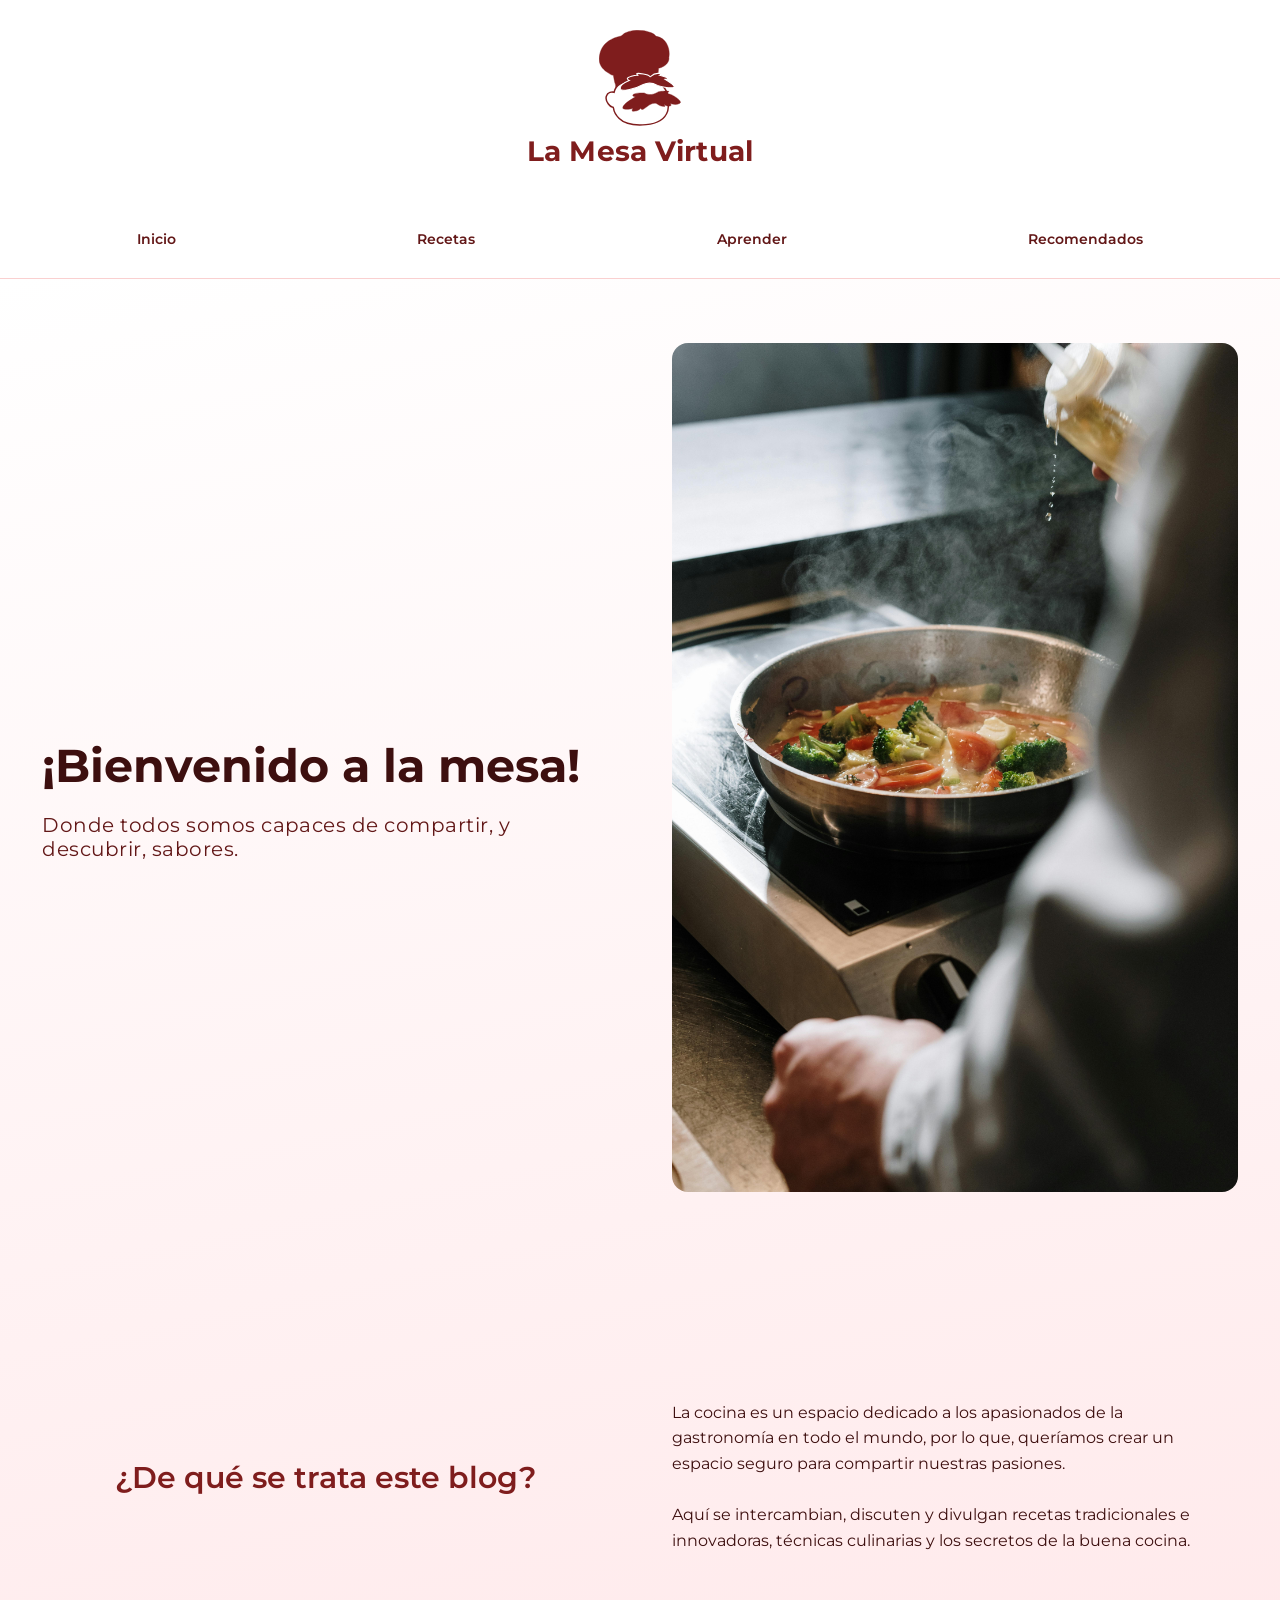
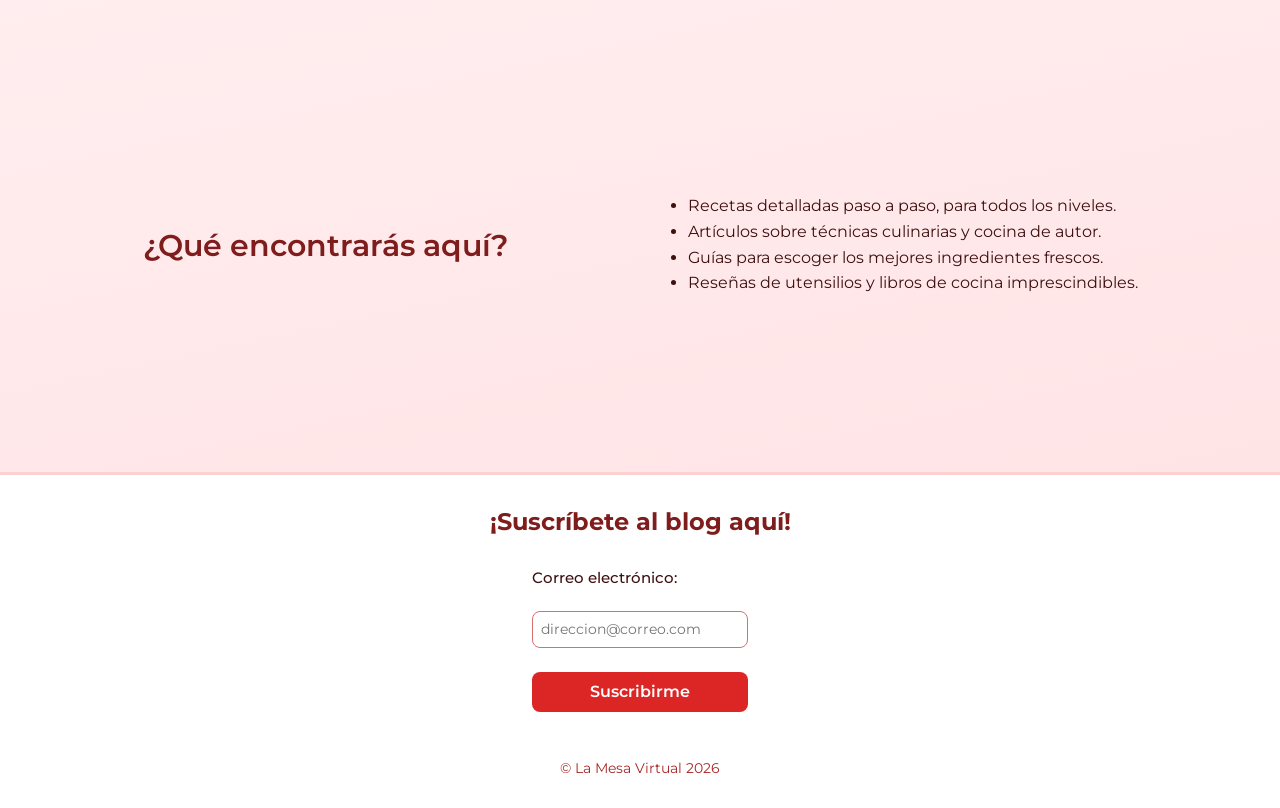
==== index.html @ ada9b7d2 "Batman (Inicializar Repo)" ====
<!doctype html>
<html lang="es">
  <head>
    <meta charset="UTF-8" />
    <meta name="viewport" content="width=device-width, initial-scale=1.0" />
    <link rel="stylesheet" href="styles/styles.css" />
    <title>La Cocina — Blog de Recetas</title>
  </head>
  <body>
    <header>
      <h1>
        <img src="assets/icons/icon.svg" />
        La Mesa Virtual
      </h1>
    </header>
    <nav>
      <ul>
        <li><a href="index.html">Inicio</a></li>
        <li><a href="blogs.html">Recetas</a></li>
        <li><a href="aprender.html">Aprender</a></li>
        <li><a href="recomendados.html">Recomendados</a></li>
      </ul>
    </nav>
    <main>
      <section id="landing">
        <div class="container">
          <div class="landing-content">
            <h2>¡Bienvenido a la mesa!</h2>
            <p>Donde todos somos capaces de compartir, y descubrir, sabores.</p>
          </div>

          <img
            id="landing-animation"
            src="assets/images/Landing.jpg"
            alt="La Mesa Virtual"
          />
        </div>
      </section>
      <section id="introduccion">
        <div class="container">
          <h3>¿De qué se trata este blog?</h3>
          <div>
            <p style="text-align: left">
              La cocina es un espacio dedicado a los apasionados de la
              gastronomía en todo el mundo, por lo que, queríamos crear un
              espacio seguro para compartir nuestras pasiones. <br /><br />
              Aquí se intercambian, discuten y divulgan recetas tradicionales e
              innovadoras, técnicas culinarias y los secretos de la buena
              cocina.
            </p>
          </div>
        </div>
      </section>
      <section id="beneficios">
        <div class="container">
          <h3>¿Qué encontrarás aquí?</h3>
          <ul style="padding-left: 1rem">
            <li>Recetas detalladas paso a paso, para todos los niveles.</li>
            <li>Artículos sobre técnicas culinarias y cocina de autor.</li>
            <li>Guías para escoger los mejores ingredientes frescos.</li>
            <li>Reseñas de utensilios y libros de cocina imprescindibles.</li>
          </ul>
        </div>
      </section>
    </main>
    <footer>
      <h2>¡Suscríbete al blog aquí!</h2>
      <form action="#" method="post">
        <div class="form-input-container">
          <label for="email">Correo electrónico:</label><br />
          <input
            type="email"
            id="email"
            name="email"
            placeholder="direccion@correo.com"
            required
          />
        </div>
        <button class="primary-button" type="submit">Suscribirme</button>
      </form>
      <p class="disclaimer">© La Mesa Virtual 2026</p>
    </footer>
  </body>
</html>
---- styles/styles.css ----
/*Variables de CSS*/
:root {
  --primary-color-950: #0a0505;
  --primary-color-900: #1c0606;
  --primary-color-800: #3d0f0f;
  --primary-color-700: #621717;
  --primary-color-600: #891f1f;
  --primary-color-500: #a82828;
  --primary-color-400: #c74040;
  --primary-color-300: #d97070;
  --primary-color-200: #eca0a0;
  --primary-color-100: #fad0d0;
  --primary-color-50: #fff5f5;

  /*Action Colors — Rojo intenso*/
  --action-color-600: #7f1d1d;
  --action-color-500: #dc2626;
  --action-color-400: #ef4444;
}

/*Reseteo de CSS*/
/* Margenes */
body,
h1,
h2,
h3,
h4,
p,
figure,
blockquote,
dl,
dd {
  margin: 0;
}

/* Listas */
ul[role="list"],
ol[role="list"] {
  list-style: none;
}

ul {
  padding: 0;
}

/* Imagenes */
img,
picture {
  max-width: 100%;
  display: block;
}

/* Fuentes de inputs, botones, etc */
input,
button,
textarea,
select {
  font: inherit;
}

@font-face {
  font-family: "Montserrat";
  src: url("../assets/fonts/Montserrat.ttf");
}

/*Estilos*/

/*Defaults*/
body {
  color: var(--primary-color-800);
  background: #ffffff;
  font-family: "Montserrat", "sans-serif";
  overflow-x: hidden;
}

main {
  background-image: linear-gradient(-12deg, #ffe4e6, #ffffff);
}

a {
  display: inline-block;
  color: var(--action-color-500);
  font-weight: 500;
  text-decoration: none;
  transition: all 0.2s ease-in;
}

a:hover {
  display: inline-block;
  color: var(--action-color-600);
  text-shadow: 0px 0px 4px rgba(127, 29, 29, 0.25);
  font-weight: 500;
  text-decoration: none;
}

/*Navegación*/
header {
  color: var(--primary-color-800);
  background-color: rgba(255, 255, 255, 0.95);
  font-weight: bold;

  display: flex;
  align-items: center;
  justify-content: center;
  text-align: justify;
  padding: 1.85rem 1.85rem 1rem 1.85rem;
  z-index: 1;
  border-bottom: 0px solid var(--action-color-500);
}

header h1 {
  display: flex;
  flex-direction: column;
  align-items: center;
  justify-content: center;
  font-size: 1.75rem;
  gap: 0.5rem;
  letter-spacing: 0.008rem;
  color: var(--action-color-600);
  margin-bottom: 1rem;
}

header img {
  width: auto;
  height: 6rem;
}

nav {
  padding: 1rem;
  position: sticky;
  top: 0px;
  background-color: rgba(255, 255, 255, 0.95);
  z-index: 1;
  backdrop-filter: blur(10px);
  border-bottom: 1px solid var(--primary-color-100);
}

nav > ul {
  color: var(--primary-color-800);
  font-size: 0.9rem;
  display: flex;
  align-items: center;
  justify-content: space-around;
  flex-direction: row;
  list-style: none;
}

nav > ul a {
  color: var(--primary-color-700);
  font-weight: 600;
}

nav > ul a:hover {
  color: var(--action-color-500);
  text-shadow: none;
}

/*Cuerpo*/
/*Contiene sections*/
main {
  display: flex;
  flex-direction: column;
  align-items: stretch;
  justify-content: center;
  gap: 10rem;
}

/*Ajustar 2do section debido a altura de svg object*/
section:nth-child(2) {
  margin-top: -3rem;
}

/*Agregar padding abajo del último section*/
section:last-child {
  padding-bottom: 8rem;
}

/*Padding arriba del primer section*/
section:first-child {
  padding-top: 4rem;
}

/*Contenedor de contenidos de sections*/
.container {
  padding: 2rem 2.65rem;
  display: grid;
  grid-template-columns: 1fr 1fr;
  align-items: center;
  gap: 4rem;

  min-width: 0;
}

/*Permitir escalado correcto y proporcional de hijos con container grid*/
.container > * {
  min-width: 0;
}

/*Título de landing section*/
.container h2 {
  font-size: 2.85rem;
  color: var(--primary-color-800);
}

/*Títulos de secciones que no sean landing*/
.container h3 {
  width: 100%;
  font-size: 1.85rem;
  font-weight: 600;
  text-align: center;
  color: var(--action-color-600);
}

/*Párrafos en section landing*/
#landing p {
  font-size: 1.25rem;
  color: var(--primary-color-700);
  letter-spacing: 0.03rem;
}

/*Párrafos en secciones de intro y beneficios*/
#introduccion p,
#beneficios li {
  color: var(--primary-color-800);
  line-height: 1.6rem;
  padding-right: 2rem;
}

/*Contenedor de textos landing*/
.landing-content {
  display: flex;
  flex-direction: column;
  align-items: baseline;
  gap: 1.2rem;
}

/*Posicionamiento auxiliar de la animación*/
#landing-animation {
  position: relative;
  top: -2rem;
  border-radius: 1rem;
  object-fit: cover;
}

/*Para laptops y pantallas pequeñas, cambiar h2*/
@media (max-width: 750px) {
  .container h2 {
    font-size: 1.85rem;
  }

  #landing p {
    font-size: 1rem;
  }
}

/*Pantallas de móvil*/
@media (max-width: 545px) {
  /*Grid vertical*/
  .container {
    grid-template-columns: 1fr;
    gap: 2rem;
    justify-content: center;
    align-items: center;
  }

  /*Hijos de contenedor de landing section, centreados*/
  .landing-content {
    justify-content: center;
    align-items: center;
  }

  /*Centrar el texto de landing section*/
  .landing-content h2,
  p {
    text-align: center;
  }

  /*El cuadro de la animación es demasiado grande*/
  #landing-animation {
    top: -4rem;
    margin-bottom: -5rem;
  }
}

.primary-button {
  background-color: var(--action-color-500);
  color: #ffffff;
  border: none;
  padding: 0.65rem 1rem;
  width: 100%;
  border-radius: 0.5rem;
  font-weight: 600;
  cursor: pointer;
  transition: background-color 0.2s ease;
}

.primary-button:hover {
  background-color: var(--action-color-600);
}

/*Página Recetas / Blogs*/
/*Sección principal de artículos*/
#articles {
  display: flex;
  flex-direction: column;
  align-items: center;
  gap: 3rem;
  padding-top: 4rem;
}

/*Título de sección*/
#articles h2 {
  font-size: 2.75rem;
  font-weight: 700;
  color: var(--action-color-600);
  text-align: center;
}

/*Contenedor de blogs*/
.blogs {
  display: grid;
  grid-template-columns: repeat(2, 1fr);
  gap: 2.5rem;
  padding: 2rem;
}

/*Dejar de enseñar 2 blogs x fila, a 1, en móvil*/
@media (max-width: 600px) {
  .blogs {
    grid-template-columns: 1fr;
  }
}

/*Cada artículo individual*/
.blog-post {
  background-color: var(--primary-color-100);
  border: 1px solid var(--primary-color-200);
  border-radius: 0.75rem;
  overflow: hidden;
  display: flex;
  flex-direction: column;
  transition:
    transform 0.3s ease,
    box-shadow 0.3s ease;
}

/*Hover en post*/
.blog-post:hover {
  transform: translateY(-4px);
  box-shadow: 0px 8px 24px rgba(220, 38, 38, 0.3);
}

/*Imagen del artículo*/
.blog-post img {
  width: 100%;
  height: 18rem;
  object-fit: contain;
}

/*Contenido del artículo*/
.blog-content {
  display: flex;
  flex-direction: column;
  gap: 1rem;
  padding: 2rem;
}

/*Título del artículo*/
.blog-content h3,
.blog-content h4 {
  font-size: 1.3rem;
  font-weight: 600;
  color: var(--primary-color-800);
}

/*Texto de blog*/
.blog-content p {
  color: var(--primary-color-700);
  text-align: left;
  font-size: 1rem;
  line-height: 1.45rem;
}

/*Botón alternativo — aplica en cualquier contexto*/
.primary-button-alternate {
  background-color: var(--action-color-500);
  color: #ffffff;
  border: none;
  width: fit-content;
  padding: 0.5rem 1.25rem;
  border-radius: 0.5rem;
  text-align: center;
  font-weight: 600;
  cursor: pointer;
  transition: all 0.2s ease-out;
}

.primary-button-alternate:hover {
  background-color: var(--action-color-600);
  color: #ffffff;
  text-shadow: none;
}

/*--APRENDER--*/
iframe {
  height: 18rem;
  width: auto;
  border: none;
}

/*--RECETA: secciones Ingredientes e Indicaciones--*/
.receta-seccion {
  font-size: 1.15rem;
  font-weight: 700;
  color: var(--action-color-600);
  margin-top: 0.5rem;
  padding-bottom: 0.25rem;
  border-bottom: 2px solid var(--primary-color-200);
}

.ingredientes {
  list-style: disc;
  padding-left: 1.5rem;
  display: flex;
  flex-direction: column;
  gap: 0.35rem;
}

.ingredientes li {
  color: var(--primary-color-700);
  font-size: 0.95rem;
  line-height: 1.4rem;
}

.indicaciones {
  list-style: decimal;
  padding-left: 1.5rem;
  display: flex;
  flex-direction: column;
  gap: 0.75rem;
}

.indicaciones li {
  color: var(--primary-color-700);
  font-size: 0.95rem;
  line-height: 1.5rem;
}

/*--BLOG SINGULAR--*/
.post-container {
  display: flex;
  align-items: center;
  justify-content: center;
  padding: 2rem;
}

.post-top {
  display: flex;
  flex-direction: column;
}

/*--PRODUCTOS RECOMENDADOS--*/
.productos {
  display: flex;
  flex-direction: column;
  gap: 1.75rem;
  padding: 2rem;
  width: 100%;
  max-width: 720px;
}

.producto-card {
  background-color: var(--primary-color-100);
  border: 1px solid var(--primary-color-200);
  border-radius: 0.75rem;
  overflow: hidden;
  display: flex;
  flex-direction: row;
  transition:
    transform 0.3s ease,
    box-shadow 0.3s ease;
}

.producto-card:hover {
  transform: translateY(-4px);
  box-shadow: 0px 8px 24px rgba(220, 38, 38, 0.2);
}

.producto-card img {
  width: 16rem;
  flex-shrink: 0;
  object-fit: cover;
  order: 2;
}

.producto-card:hover {
  transform: translateY(-4px);
  box-shadow: 0px 8px 24px rgba(220, 38, 38, 0.3);
}

.producto-etiqueta {
  display: inline-block;
  background-color: var(--action-color-500);
  color: #ffffff;
  font-size: 0.75rem;
  font-weight: 700;
  letter-spacing: 0.06rem;
  text-transform: uppercase;
  padding: 0.2rem 0.65rem;
  border-radius: 999px;
  width: fit-content;
}

/*--RESEÑA (legacy)--*/
.reviews {
  display: flex;
  align-items: center;
  justify-content: center;
  padding: 2rem;
}

.review-top {
  padding: 2rem 2rem 2rem 2rem;
  display: flex;
  align-items: center;
  justify-content: baseline;
  gap: 2rem;
}

@media (max-width: 428px) {
  .review-top {
    gap: 1rem;
    flex-direction: column;
  }

  .review-top h3 {
    text-align: center;
  }
}

.review-top img {
  object-fit: cover;
  height: 4rem;
  width: auto;
  border-radius: 1000px;
}

/*Pie de Página*/
footer {
  display: flex;
  flex-direction: column;
  align-items: center;
  justify-content: center;
  gap: 1rem;
  padding: 2rem;
  color: var(--primary-color-900);
  background-color: #ffffff;
  border-top: 3px solid var(--primary-color-100);
}

footer h2 {
  text-align: center;
  color: var(--action-color-600);
}

footer form {
  padding: 1rem;
  margin-bottom: 1rem;
  display: flex;
  flex-direction: column;
  justify-content: center;
  align-items: center;
  gap: 1.5rem;
}

footer .form-input-container {
  display: flex;
  flex-direction: column;
  gap: 0.15rem;
}

footer label {
  font-size: 0.95rem;
  font-weight: 500;
  color: var(--primary-color-800);
}

footer input {
  padding: 0.55rem 0.5rem;
  border-radius: 0.5rem;
  font-size: 0.9rem;
  color: var(--primary-color-700);
  border: 1px solid var(--primary-color-300);
}

footer input:focus {
  outline: 2px solid var(--action-color-500);
  border-color: transparent;
}

.disclaimer {
  text-align: center;
  font-size: 0.85rem;
  color: var(--primary-color-500);
}
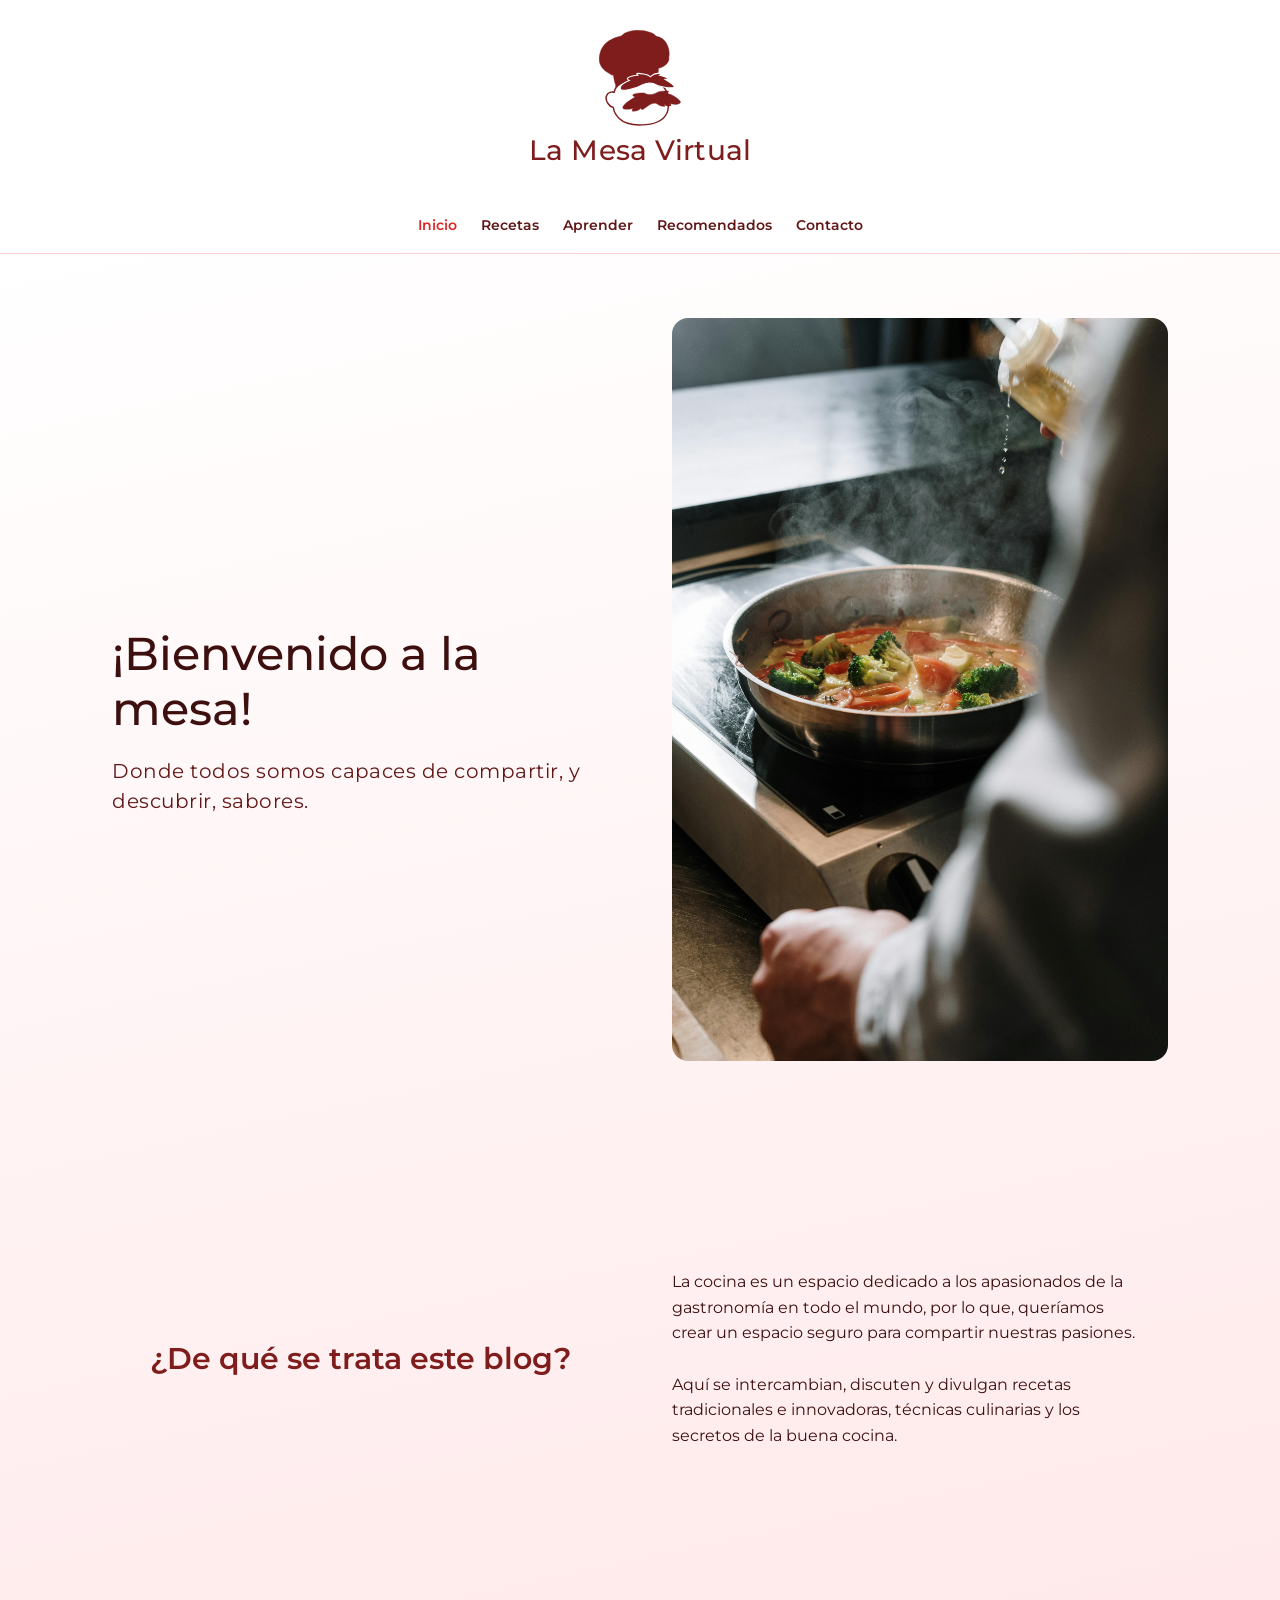
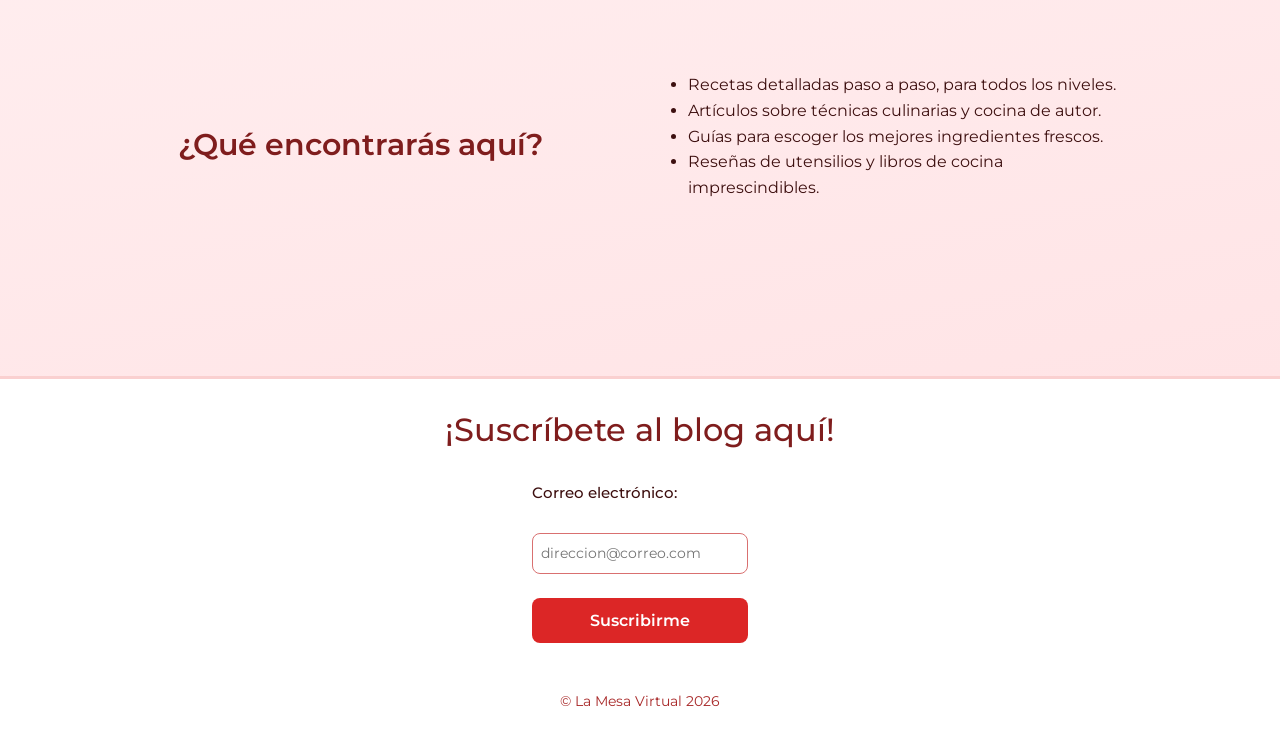
==== commit 32113343: "init" ====
--- a/index.html
+++ b/index.html
@@ -3,8 +3,9 @@
   <head>
     <meta charset="UTF-8" />
     <meta name="viewport" content="width=device-width, initial-scale=1.0" />
+    <link href="https://cdn.jsdelivr.net/npm/bootstrap@5.3.3/dist/css/bootstrap.min.css" rel="stylesheet">
     <link rel="stylesheet" href="styles/styles.css" />
-    <title>La Cocina — Blog de Recetas</title>
+    <title>La Mesa — Blog de Recetas</title>
   </head>
   <body>
     <header>
@@ -13,13 +14,21 @@
         La Mesa Virtual
       </h1>
     </header>
-    <nav>
-      <ul>
-        <li><a href="index.html">Inicio</a></li>
-        <li><a href="blogs.html">Recetas</a></li>
-        <li><a href="aprender.html">Aprender</a></li>
-        <li><a href="recomendados.html">Recomendados</a></li>
-      </ul>
+    <nav class="navbar navbar-expand-md sticky-top" id="main-nav">
+      <div class="container-fluid justify-content-center">
+        <button class="navbar-toggler" type="button" data-bs-toggle="collapse" data-bs-target="#navbarMenu" aria-controls="navbarMenu" aria-expanded="false" aria-label="Toggle navigation">
+          <span class="navbar-toggler-icon"></span>
+        </button>
+        <div class="collapse navbar-collapse justify-content-center" id="navbarMenu">
+          <ul class="navbar-nav gap-2">
+            <li class="nav-item"><a class="nav-link active" href="index.html">Inicio</a></li>
+            <li class="nav-item"><a class="nav-link" href="blogs.html">Recetas</a></li>
+            <li class="nav-item"><a class="nav-link" href="aprender.html">Aprender</a></li>
+            <li class="nav-item"><a class="nav-link" href="recomendados.html">Recomendados</a></li>
+            <li class="nav-item"><a class="nav-link" href="contacto.html">Contacto</a></li>
+          </ul>
+        </div>
+      </div>
     </nav>
     <main>
       <section id="landing">
@@ -80,5 +89,6 @@
       </form>
       <p class="disclaimer">© La Mesa Virtual 2026</p>
     </footer>
+    <script src="https://cdn.jsdelivr.net/npm/bootstrap@5.3.3/dist/js/bootstrap.bundle.min.js"></script>
   </body>
 </html>
--- a/styles/styles.css
+++ b/styles/styles.css
@@ -126,33 +126,49 @@
 }
 
 nav {
-  padding: 1rem;
+  padding: 0.75rem 1rem;
   position: sticky;
   top: 0px;
   background-color: rgba(255, 255, 255, 0.95);
-  z-index: 1;
+  z-index: 1020;
   backdrop-filter: blur(10px);
   border-bottom: 1px solid var(--primary-color-100);
 }
 
-nav > ul {
-  color: var(--primary-color-800);
-  font-size: 0.9rem;
-  display: flex;
-  align-items: center;
-  justify-content: space-around;
-  flex-direction: row;
-  list-style: none;
-}
-
-nav > ul a {
+/* Bootstrap Navbar overrides */
+#main-nav .nav-link {
   color: var(--primary-color-700);
   font-weight: 600;
-}
-
-nav > ul a:hover {
-  color: var(--action-color-500);
+  font-size: 0.9rem;
+}
+
+#main-nav .nav-link:hover,
+#main-nav .nav-link.active {
+  color: var(--action-color-500) !important;
   text-shadow: none;
+}
+
+#main-nav .navbar-toggler {
+  border-color: var(--primary-color-200);
+}
+
+#main-nav .navbar-toggler:focus {
+  box-shadow: 0 0 0 2px rgba(220, 38, 38, 0.25);
+}
+
+/* Contact form Bootstrap overrides */
+.contact-form .form-control:focus {
+  border-color: var(--action-color-500);
+  box-shadow: 0 0 0 0.2rem rgba(220, 38, 38, 0.2);
+}
+
+.contact-form .form-label {
+  font-weight: 500;
+  color: var(--primary-color-800);
+}
+
+.contact-form .invalid-feedback {
+  font-size: 0.8rem;
 }
 
 /*Cuerpo*/
@@ -250,6 +266,10 @@
 
   #landing p {
     font-size: 1rem;
+  }
+
+  #landing .container {
+    gap: 6rem;
   }
 }
 
@@ -279,6 +299,10 @@
   #landing-animation {
     top: -4rem;
     margin-bottom: -5rem;
+  }
+
+  .productos {
+    text-align: left;
   }
 }
 
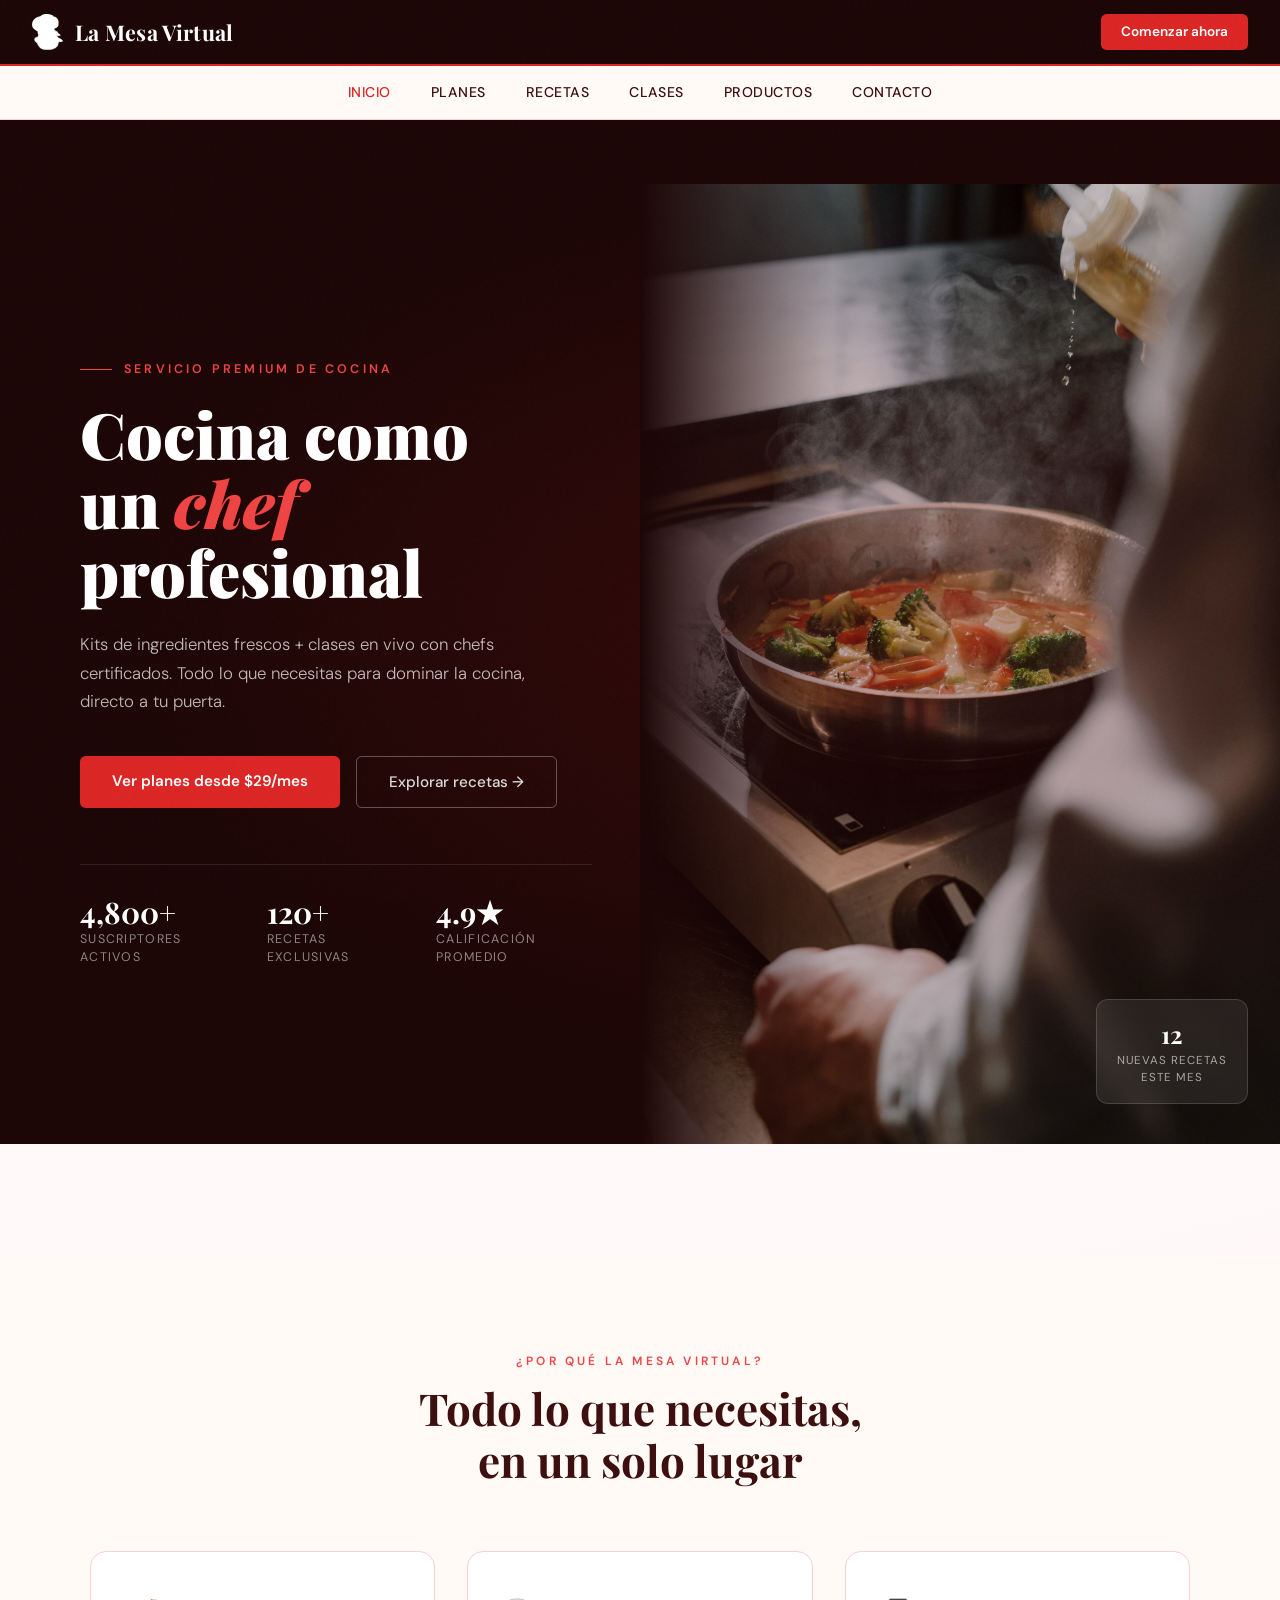
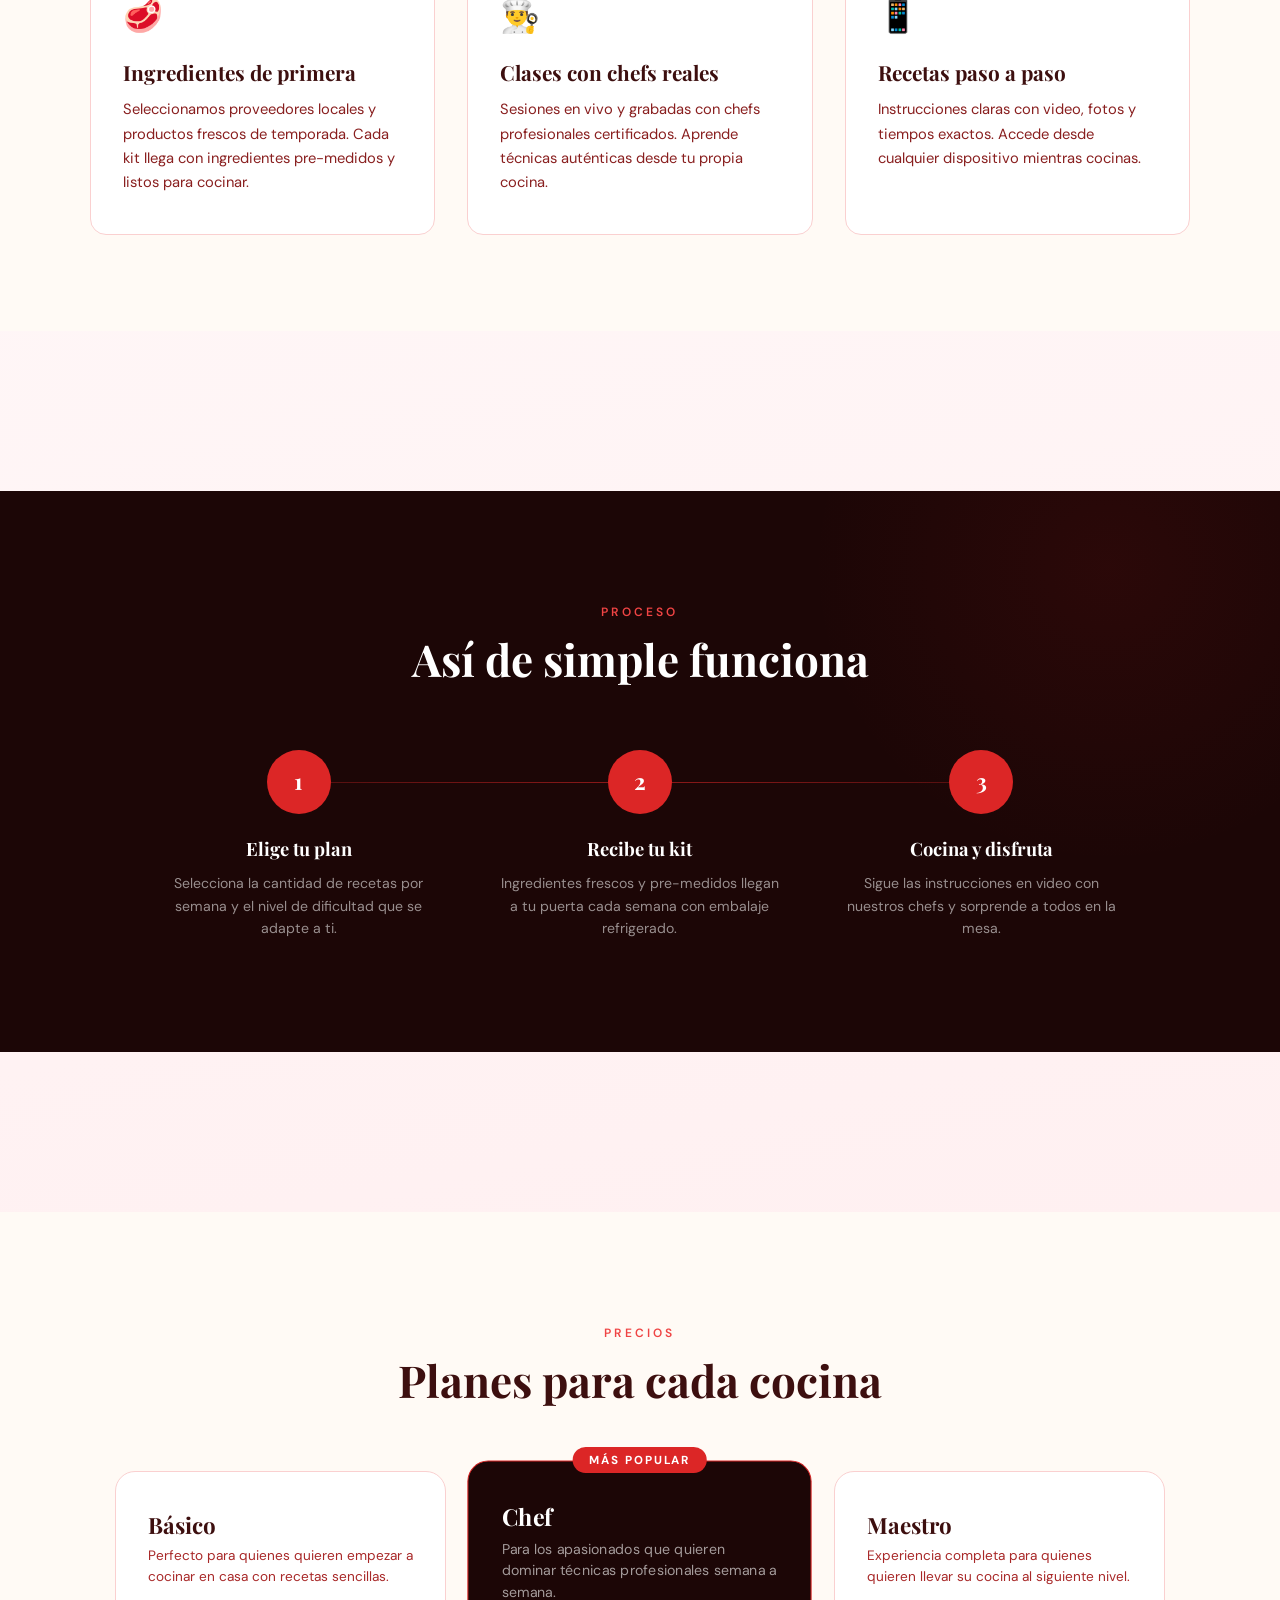
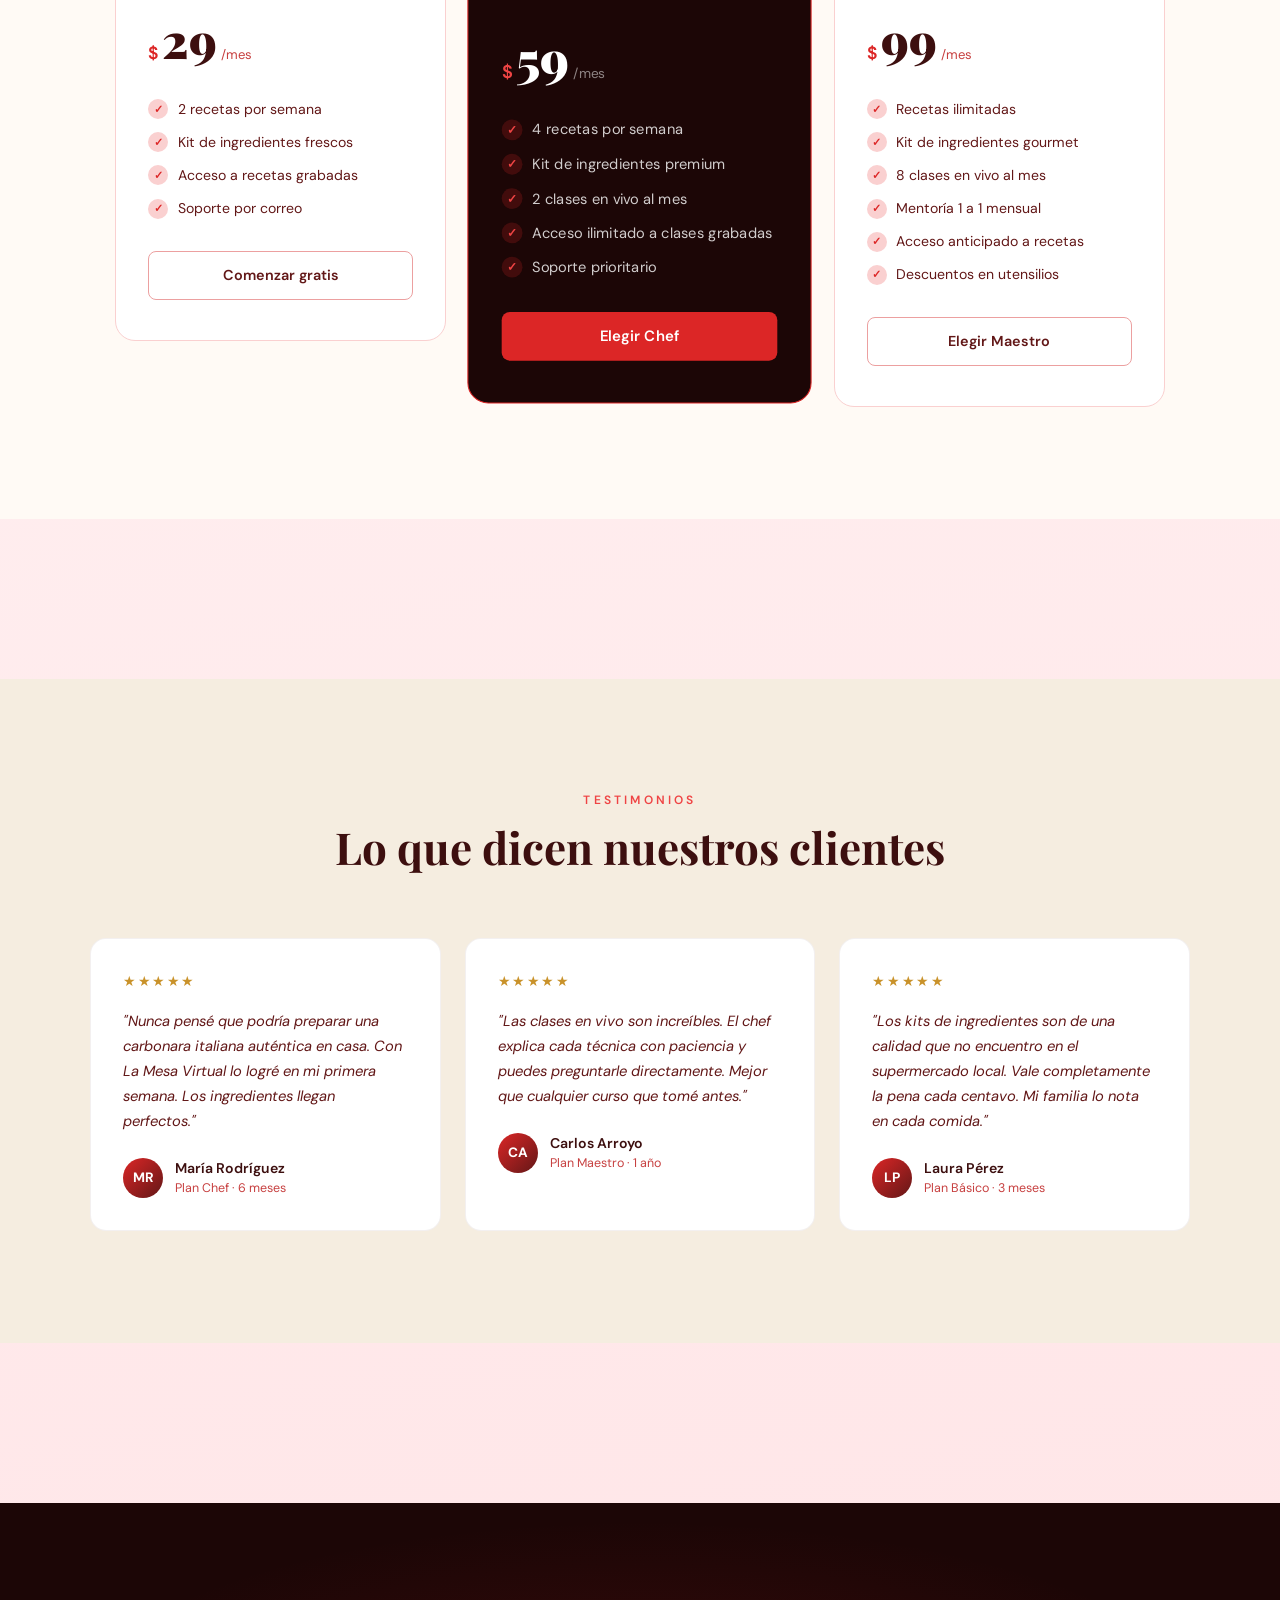
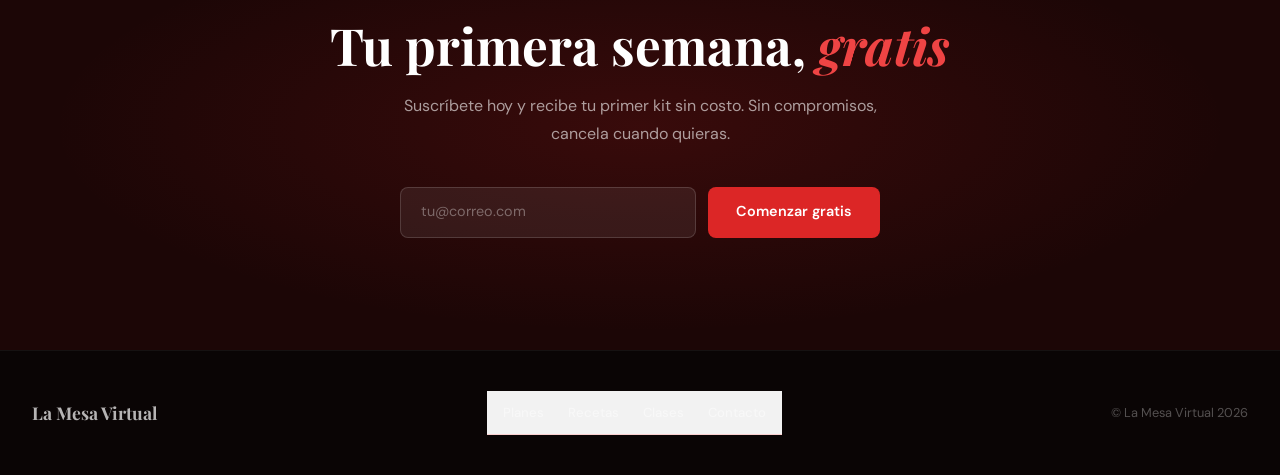
==== commit c2a8e69c: "feat: commercial redesign" ====
--- a/index.html
+++ b/index.html
@@ -4,16 +4,912 @@
     <meta charset="UTF-8" />
     <meta name="viewport" content="width=device-width, initial-scale=1.0" />
     <link href="https://cdn.jsdelivr.net/npm/bootstrap@5.3.3/dist/css/bootstrap.min.css" rel="stylesheet">
+    <link href="https://fonts.googleapis.com/css2?family=Playfair+Display:ital,wght@0,400;0,700;0,900;1,400;1,700&family=DM+Sans:wght@300;400;500;600&display=swap" rel="stylesheet">
     <link rel="stylesheet" href="styles/styles.css" />
-    <title>La Mesa — Blog de Recetas</title>
+    <title>La Mesa Virtual — Cocina Premium a Tu Puerta</title>
+    <style>
+      :root {
+        --cream: #fffaf5;
+        --cream-dark: #f5ede0;
+        --gold: #c9922a;
+        --gold-light: #e8b96a;
+      }
+
+      body {
+        background-color: var(--cream);
+        font-family: 'DM Sans', sans-serif;
+      }
+
+      /* ── GRAIN TEXTURE ── */
+      body::before {
+        content: '';
+        position: fixed;
+        inset: 0;
+        background-image: url("data:image/svg+xml,%3Csvg viewBox='0 0 256 256' xmlns='http://www.w3.org/2000/svg'%3E%3Cfilter id='noise'%3E%3CfeTurbulence type='fractalNoise' baseFrequency='0.9' numOctaves='4' stitchTiles='stitch'/%3E%3C/filter%3E%3Crect width='100%25' height='100%25' filter='url(%23noise)' opacity='0.04'/%3E%3C/svg%3E");
+        pointer-events: none;
+        z-index: 999;
+        opacity: 0.35;
+      }
+
+      /* ── HEADER ── */
+      header {
+        background-color: var(--primary-color-900);
+        color: #fff;
+        padding: 0.85rem 2rem;
+        display: flex;
+        align-items: center;
+        justify-content: space-between;
+        border-bottom: 2px solid var(--action-color-500);
+      }
+
+      header .brand {
+        display: flex;
+        align-items: center;
+        gap: 0.75rem;
+        text-decoration: none;
+      }
+
+      header .brand img {
+        height: 2.25rem;
+        width: auto;
+        filter: brightness(0) invert(1);
+      }
+
+      header .brand-name {
+        font-family: 'Playfair Display', serif;
+        font-size: 1.35rem;
+        font-weight: 700;
+        color: #fff;
+        letter-spacing: 0.02rem;
+      }
+
+      header .header-cta {
+        background-color: var(--action-color-500);
+        color: #fff;
+        border: none;
+        padding: 0.5rem 1.25rem;
+        border-radius: 0.35rem;
+        font-family: 'DM Sans', sans-serif;
+        font-weight: 600;
+        font-size: 0.85rem;
+        text-decoration: none;
+        transition: background-color 0.2s;
+      }
+
+      header .header-cta:hover {
+        background-color: var(--action-color-600);
+        color: #fff;
+      }
+
+      /* ── NAV ── */
+      #main-nav {
+        background-color: var(--cream) !important;
+        border-bottom: 1px solid var(--primary-color-100);
+      }
+
+      #main-nav .nav-link {
+        font-family: 'DM Sans', sans-serif;
+        font-weight: 500;
+        font-size: 0.88rem;
+        color: var(--primary-color-800) !important;
+        letter-spacing: 0.03rem;
+        text-transform: uppercase;
+        padding: 0.5rem 1rem !important;
+      }
+
+      #main-nav .nav-link:hover,
+      #main-nav .nav-link.active {
+        color: var(--action-color-500) !important;
+      }
+
+      /* ── HERO ── */
+      #hero {
+        background-color: var(--primary-color-900);
+        color: #fff;
+        min-height: 92vh;
+        display: grid;
+        grid-template-columns: 1fr 1fr;
+        overflow: hidden;
+        position: relative;
+      }
+
+      #hero::after {
+        content: '';
+        position: absolute;
+        inset: 0;
+        background: radial-gradient(ellipse at 70% 50%, rgba(220,38,38,0.12) 0%, transparent 65%);
+        pointer-events: none;
+      }
+
+      .hero-content {
+        display: flex;
+        flex-direction: column;
+        justify-content: center;
+        padding: 5rem 3rem 5rem 5rem;
+        z-index: 1;
+      }
+
+      .hero-eyebrow {
+        font-family: 'DM Sans', sans-serif;
+        font-size: 0.78rem;
+        font-weight: 600;
+        letter-spacing: 0.2rem;
+        text-transform: uppercase;
+        color: var(--action-color-400);
+        margin-bottom: 1.25rem;
+        display: flex;
+        align-items: center;
+        gap: 0.75rem;
+      }
+
+      .hero-eyebrow::before {
+        content: '';
+        display: block;
+        width: 2rem;
+        height: 1px;
+        background-color: var(--action-color-400);
+      }
+
+      .hero-title {
+        font-family: 'Playfair Display', serif;
+        font-size: clamp(2.8rem, 5vw, 4.5rem);
+        font-weight: 900;
+        line-height: 1.08;
+        color: #fff;
+        margin-bottom: 1.5rem;
+      }
+
+      .hero-title em {
+        font-style: italic;
+        color: var(--action-color-400);
+      }
+
+      .hero-subtitle {
+        font-size: 1.05rem;
+        font-weight: 300;
+        color: rgba(255,255,255,0.72);
+        line-height: 1.7;
+        max-width: 480px;
+        margin-bottom: 2.5rem;
+      }
+
+      .hero-actions {
+        display: flex;
+        gap: 1rem;
+        flex-wrap: wrap;
+      }
+
+      .btn-hero-primary {
+        background-color: var(--action-color-500);
+        color: #fff;
+        border: none;
+        padding: 0.85rem 2rem;
+        border-radius: 0.35rem;
+        font-family: 'DM Sans', sans-serif;
+        font-weight: 600;
+        font-size: 0.95rem;
+        text-decoration: none;
+        transition: all 0.2s;
+        display: inline-block;
+      }
+
+      .btn-hero-primary:hover {
+        background-color: #b91c1c;
+        color: #fff;
+        transform: translateY(-1px);
+        box-shadow: 0 6px 20px rgba(220,38,38,0.35);
+      }
+
+      .btn-hero-secondary {
+        background-color: transparent;
+        color: rgba(255,255,255,0.85);
+        border: 1px solid rgba(255,255,255,0.3);
+        padding: 0.85rem 2rem;
+        border-radius: 0.35rem;
+        font-family: 'DM Sans', sans-serif;
+        font-weight: 500;
+        font-size: 0.95rem;
+        text-decoration: none;
+        transition: all 0.2s;
+        display: inline-block;
+      }
+
+      .btn-hero-secondary:hover {
+        border-color: rgba(255,255,255,0.7);
+        color: #fff;
+      }
+
+      .hero-stats {
+        display: flex;
+        gap: 2.5rem;
+        margin-top: 3.5rem;
+        padding-top: 2rem;
+        border-top: 1px solid rgba(255,255,255,0.1);
+      }
+
+      .hero-stat-num {
+        font-family: 'Playfair Display', serif;
+        font-size: 1.85rem;
+        font-weight: 700;
+        color: #fff;
+        line-height: 1;
+      }
+
+      .hero-stat-label {
+        font-size: 0.78rem;
+        color: rgba(255,255,255,0.5);
+        text-transform: uppercase;
+        letter-spacing: 0.08rem;
+        margin-top: 0.2rem;
+      }
+
+      .hero-image-panel {
+        position: relative;
+        overflow: hidden;
+      }
+
+      .hero-image-panel img {
+        width: 100%;
+        height: 100%;
+        object-fit: cover;
+        opacity: 0.75;
+        display: block;
+      }
+
+      .hero-image-panel::before {
+        content: '';
+        position: absolute;
+        inset: 0;
+        background: linear-gradient(to right, var(--primary-color-900) 0%, transparent 30%);
+        z-index: 1;
+      }
+
+      .hero-badge {
+        position: absolute;
+        bottom: 2.5rem;
+        right: 2rem;
+        background-color: rgba(255,255,255,0.08);
+        backdrop-filter: blur(12px);
+        border: 1px solid rgba(255,255,255,0.15);
+        border-radius: 0.75rem;
+        padding: 1rem 1.25rem;
+        z-index: 2;
+        text-align: center;
+      }
+
+      .hero-badge-num {
+        font-family: 'Playfair Display', serif;
+        font-size: 1.5rem;
+        font-weight: 700;
+        color: #fff;
+      }
+
+      .hero-badge-label {
+        font-size: 0.72rem;
+        color: rgba(255,255,255,0.6);
+        text-transform: uppercase;
+        letter-spacing: 0.06rem;
+      }
+
+      /* ── VALUE PROPS ── */
+      #valores {
+        background-color: var(--cream);
+        padding: 6rem 2rem;
+      }
+
+      .valores-grid {
+        display: grid;
+        grid-template-columns: repeat(3, 1fr);
+        gap: 2rem;
+        max-width: 1100px;
+        margin: 0 auto;
+      }
+
+      .valor-card {
+        background-color: #fff;
+        border: 1px solid var(--primary-color-100);
+        border-radius: 1rem;
+        padding: 2.5rem 2rem;
+        transition: all 0.3s;
+        position: relative;
+        overflow: hidden;
+      }
+
+      .valor-card::before {
+        content: '';
+        position: absolute;
+        top: 0;
+        left: 0;
+        right: 0;
+        height: 3px;
+        background: linear-gradient(to right, var(--action-color-600), var(--action-color-400));
+        transform: scaleX(0);
+        transition: transform 0.3s;
+      }
+
+      .valor-card:hover {
+        box-shadow: 0 12px 40px rgba(61,15,15,0.1);
+        transform: translateY(-4px);
+      }
+
+      .valor-card:hover::before {
+        transform: scaleX(1);
+      }
+
+      .valor-icon {
+        font-size: 2rem;
+        margin-bottom: 1.25rem;
+        display: block;
+      }
+
+      .valor-title {
+        font-family: 'Playfair Display', serif;
+        font-size: 1.3rem;
+        font-weight: 700;
+        color: var(--primary-color-800);
+        margin-bottom: 0.75rem;
+      }
+
+      .valor-desc {
+        font-size: 0.92rem;
+        color: var(--primary-color-600);
+        line-height: 1.65;
+      }
+
+      /* ── HOW IT WORKS ── */
+      #como-funciona {
+        background-color: var(--primary-color-900);
+        padding: 7rem 2rem;
+        position: relative;
+        overflow: hidden;
+      }
+
+      #como-funciona::before {
+        content: '';
+        position: absolute;
+        top: -40%;
+        right: -10%;
+        width: 600px;
+        height: 600px;
+        border-radius: 50%;
+        background: radial-gradient(circle, rgba(220,38,38,0.08) 0%, transparent 70%);
+        pointer-events: none;
+      }
+
+      .section-label {
+        font-size: 0.75rem;
+        font-weight: 600;
+        letter-spacing: 0.2rem;
+        text-transform: uppercase;
+        color: var(--action-color-400);
+        text-align: center;
+        margin-bottom: 0.75rem;
+      }
+
+      .section-title {
+        font-family: 'Playfair Display', serif;
+        font-size: clamp(2rem, 3.5vw, 2.75rem);
+        font-weight: 700;
+        text-align: center;
+        margin-bottom: 4rem;
+      }
+
+      .section-title.light {
+        color: #fff;
+      }
+
+      .section-title.dark {
+        color: var(--primary-color-800);
+      }
+
+      .steps-grid {
+        display: grid;
+        grid-template-columns: repeat(3, 1fr);
+        gap: 1.5rem;
+        max-width: 1000px;
+        margin: 0 auto;
+        position: relative;
+      }
+
+      .steps-grid::before {
+        content: '';
+        position: absolute;
+        top: 2rem;
+        left: calc(16.66% + 1rem);
+        right: calc(16.66% + 1rem);
+        height: 1px;
+        background: linear-gradient(to right, rgba(220,38,38,0.3), rgba(220,38,38,0.6), rgba(220,38,38,0.3));
+      }
+
+      .step {
+        text-align: center;
+        padding: 0 1rem;
+        position: relative;
+      }
+
+      .step-num {
+        width: 4rem;
+        height: 4rem;
+        border-radius: 50%;
+        background-color: var(--action-color-500);
+        color: #fff;
+        font-family: 'Playfair Display', serif;
+        font-size: 1.4rem;
+        font-weight: 700;
+        display: flex;
+        align-items: center;
+        justify-content: center;
+        margin: 0 auto 1.5rem;
+        position: relative;
+        z-index: 1;
+      }
+
+      .step-title {
+        font-family: 'Playfair Display', serif;
+        font-size: 1.15rem;
+        font-weight: 700;
+        color: #fff;
+        margin-bottom: 0.75rem;
+      }
+
+      .step-desc {
+        font-size: 0.88rem;
+        color: rgba(255,255,255,0.55);
+        line-height: 1.6;
+      }
+
+      /* ── PLANES ── */
+      #planes {
+        background-color: var(--cream);
+        padding: 7rem 2rem;
+      }
+
+      .planes-grid {
+        display: grid;
+        grid-template-columns: repeat(3, 1fr);
+        gap: 1.75rem;
+        max-width: 1050px;
+        margin: 0 auto;
+        align-items: start;
+      }
+
+      .plan-card {
+        background-color: #fff;
+        border: 1px solid var(--primary-color-100);
+        border-radius: 1.25rem;
+        padding: 2.5rem 2rem;
+        position: relative;
+        transition: all 0.3s;
+      }
+
+      .plan-card:hover {
+        box-shadow: 0 16px 48px rgba(61,15,15,0.1);
+        transform: translateY(-4px);
+      }
+
+      .plan-card.featured {
+        background-color: var(--primary-color-900);
+        border-color: var(--action-color-500);
+        transform: scale(1.04);
+      }
+
+      .plan-card.featured:hover {
+        transform: scale(1.04) translateY(-4px);
+      }
+
+      .plan-badge {
+        position: absolute;
+        top: -0.85rem;
+        left: 50%;
+        transform: translateX(-50%);
+        background-color: var(--action-color-500);
+        color: #fff;
+        font-size: 0.7rem;
+        font-weight: 700;
+        letter-spacing: 0.1rem;
+        text-transform: uppercase;
+        padding: 0.25rem 1rem;
+        border-radius: 999px;
+        white-space: nowrap;
+      }
+
+      .plan-name {
+        font-family: 'Playfair Display', serif;
+        font-size: 1.4rem;
+        font-weight: 700;
+        margin-bottom: 0.5rem;
+        color: var(--primary-color-800);
+      }
+
+      .plan-card.featured .plan-name {
+        color: #fff;
+      }
+
+      .plan-desc {
+        font-size: 0.85rem;
+        color: var(--primary-color-500);
+        margin-bottom: 1.75rem;
+        line-height: 1.5;
+      }
+
+      .plan-card.featured .plan-desc {
+        color: rgba(255,255,255,0.6);
+      }
+
+      .plan-price {
+        display: flex;
+        align-items: baseline;
+        gap: 0.25rem;
+        margin-bottom: 2rem;
+      }
+
+      .plan-currency {
+        font-size: 1.1rem;
+        font-weight: 600;
+        color: var(--action-color-500);
+      }
+
+      .plan-amount {
+        font-family: 'Playfair Display', serif;
+        font-size: 3rem;
+        font-weight: 900;
+        color: var(--primary-color-800);
+        line-height: 1;
+      }
+
+      .plan-card.featured .plan-amount {
+        color: #fff;
+      }
+
+      .plan-period {
+        font-size: 0.82rem;
+        color: var(--primary-color-400);
+      }
+
+      .plan-card.featured .plan-period {
+        color: rgba(255,255,255,0.5);
+      }
+
+      .plan-features {
+        list-style: none;
+        padding: 0;
+        margin: 0 0 2rem;
+        display: flex;
+        flex-direction: column;
+        gap: 0.75rem;
+      }
+
+      .plan-features li {
+        font-size: 0.88rem;
+        color: var(--primary-color-700);
+        display: flex;
+        align-items: center;
+        gap: 0.6rem;
+      }
+
+      .plan-card.featured .plan-features li {
+        color: rgba(255,255,255,0.8);
+      }
+
+      .plan-features li::before {
+        content: '✓';
+        width: 1.25rem;
+        height: 1.25rem;
+        background-color: var(--primary-color-100);
+        color: var(--action-color-500);
+        border-radius: 50%;
+        display: flex;
+        align-items: center;
+        justify-content: center;
+        font-size: 0.7rem;
+        font-weight: 700;
+        flex-shrink: 0;
+      }
+
+      .plan-card.featured .plan-features li::before {
+        background-color: rgba(220,38,38,0.2);
+        color: var(--action-color-400);
+      }
+
+      .btn-plan {
+        width: 100%;
+        padding: 0.8rem;
+        border-radius: 0.5rem;
+        font-weight: 600;
+        font-size: 0.9rem;
+        font-family: 'DM Sans', sans-serif;
+        text-align: center;
+        text-decoration: none;
+        display: block;
+        transition: all 0.2s;
+      }
+
+      .btn-plan-outline {
+        border: 1.5px solid var(--primary-color-200);
+        color: var(--primary-color-700);
+        background: transparent;
+      }
+
+      .btn-plan-outline:hover {
+        border-color: var(--action-color-500);
+        color: var(--action-color-500);
+      }
+
+      .btn-plan-solid {
+        background-color: var(--action-color-500);
+        color: #fff;
+        border: none;
+      }
+
+      .btn-plan-solid:hover {
+        background-color: #b91c1c;
+        color: #fff;
+        box-shadow: 0 4px 16px rgba(220,38,38,0.35);
+      }
+
+      /* ── TESTIMONIOS ── */
+      #testimonios {
+        background-color: var(--cream-dark);
+        padding: 7rem 2rem;
+      }
+
+      .testimonios-grid {
+        display: grid;
+        grid-template-columns: repeat(3, 1fr);
+        gap: 1.5rem;
+        max-width: 1100px;
+        margin: 0 auto;
+      }
+
+      .testimonio-card {
+        background-color: #fff;
+        border-radius: 1rem;
+        padding: 2rem;
+        border: 1px solid rgba(61,15,15,0.06);
+        transition: box-shadow 0.3s;
+      }
+
+      .testimonio-card:hover {
+        box-shadow: 0 8px 32px rgba(61,15,15,0.08);
+      }
+
+      .testimonio-stars {
+        color: var(--gold);
+        font-size: 0.9rem;
+        letter-spacing: 0.1rem;
+        margin-bottom: 1rem;
+      }
+
+      .testimonio-text {
+        font-size: 0.92rem;
+        color: var(--primary-color-700);
+        line-height: 1.7;
+        font-style: italic;
+        margin-bottom: 1.5rem;
+      }
+
+      .testimonio-author {
+        display: flex;
+        align-items: center;
+        gap: 0.75rem;
+      }
+
+      .testimonio-avatar {
+        width: 2.5rem;
+        height: 2.5rem;
+        border-radius: 50%;
+        background: linear-gradient(135deg, var(--action-color-500), var(--primary-color-700));
+        display: flex;
+        align-items: center;
+        justify-content: center;
+        color: #fff;
+        font-weight: 700;
+        font-size: 0.85rem;
+        flex-shrink: 0;
+      }
+
+      .testimonio-name {
+        font-weight: 600;
+        font-size: 0.88rem;
+        color: var(--primary-color-800);
+      }
+
+      .testimonio-role {
+        font-size: 0.78rem;
+        color: var(--primary-color-400);
+      }
+
+      /* ── FINAL CTA ── */
+      #cta-final {
+        background-color: var(--primary-color-900);
+        padding: 7rem 2rem;
+        text-align: center;
+        position: relative;
+        overflow: hidden;
+      }
+
+      #cta-final::before {
+        content: '';
+        position: absolute;
+        inset: 0;
+        background: radial-gradient(ellipse at center, rgba(220,38,38,0.15) 0%, transparent 65%);
+        pointer-events: none;
+      }
+
+      .cta-final-title {
+        font-family: 'Playfair Display', serif;
+        font-size: clamp(2rem, 4vw, 3.25rem);
+        font-weight: 700;
+        color: #fff;
+        margin-bottom: 1rem;
+        position: relative;
+      }
+
+      .cta-final-sub {
+        font-size: 1rem;
+        color: rgba(255,255,255,0.6);
+        max-width: 520px;
+        margin: 0 auto 2.5rem;
+        line-height: 1.7;
+        position: relative;
+      }
+
+      .cta-form {
+        display: flex;
+        gap: 0.75rem;
+        max-width: 480px;
+        margin: 0 auto;
+        position: relative;
+      }
+
+      .cta-form input {
+        flex: 1;
+        padding: 0.85rem 1.25rem;
+        border: 1px solid rgba(255,255,255,0.15);
+        background-color: rgba(255,255,255,0.07);
+        border-radius: 0.5rem;
+        color: #fff;
+        font-family: 'DM Sans', sans-serif;
+        font-size: 0.9rem;
+        outline: none;
+        transition: border-color 0.2s;
+      }
+
+      .cta-form input::placeholder {
+        color: rgba(255,255,255,0.35);
+      }
+
+      .cta-form input:focus {
+        border-color: var(--action-color-400);
+      }
+
+      .cta-form button {
+        background-color: var(--action-color-500);
+        color: #fff;
+        border: none;
+        padding: 0.85rem 1.75rem;
+        border-radius: 0.5rem;
+        font-family: 'DM Sans', sans-serif;
+        font-weight: 600;
+        font-size: 0.9rem;
+        cursor: pointer;
+        transition: background-color 0.2s;
+        white-space: nowrap;
+      }
+
+      .cta-form button:hover {
+        background-color: #b91c1c;
+      }
+
+      /* ── FOOTER ── */
+      footer {
+        background-color: var(--primary-color-950) !important;
+        border-top: 1px solid rgba(255,255,255,0.05) !important;
+        padding: 2.5rem 2rem !important;
+        display: flex !important;
+        flex-direction: row !important;
+        justify-content: space-between !important;
+        align-items: center !important;
+      }
+
+      footer h2 {
+        display: none;
+      }
+
+      footer form {
+        display: none !important;
+      }
+
+      .footer-brand {
+        font-family: 'Playfair Display', serif;
+        font-size: 1.1rem;
+        font-weight: 700;
+        color: rgba(255,255,255,0.7);
+      }
+
+      footer .disclaimer {
+        color: rgba(255,255,255,0.3);
+        font-size: 0.8rem;
+      }
+
+      .footer-links {
+        display: flex;
+        gap: 1.5rem;
+      }
+
+      .footer-links a {
+        color: rgba(255,255,255,0.45);
+        font-size: 0.82rem;
+        text-decoration: none;
+        transition: color 0.2s;
+      }
+
+      .footer-links a:hover {
+        color: rgba(255,255,255,0.8);
+      }
+
+      /* ── RESPONSIVE ── */
+      @media (max-width: 768px) {
+        #hero {
+          grid-template-columns: 1fr;
+          min-height: auto;
+        }
+        .hero-content {
+          padding: 3.5rem 1.5rem;
+        }
+        .hero-image-panel {
+          height: 300px;
+        }
+        .hero-image-panel::before {
+          background: linear-gradient(to bottom, var(--primary-color-900) 0%, transparent 30%);
+        }
+        .valores-grid,
+        .steps-grid,
+        .planes-grid,
+        .testimonios-grid {
+          grid-template-columns: 1fr;
+        }
+        .plan-card.featured {
+          transform: none;
+        }
+        .plan-card.featured:hover {
+          transform: translateY(-4px);
+        }
+        .steps-grid::before {
+          display: none;
+        }
+        .cta-form {
+          flex-direction: column;
+        }
+        footer {
+          flex-direction: column !important;
+          gap: 1.5rem !important;
+          text-align: center;
+        }
+      }
+
+      /* ── ANIMATIONS ── */
+      @keyframes fadeUp {
+        from { opacity: 0; transform: translateY(24px); }
+        to   { opacity: 1; transform: translateY(0); }
+      }
+
+      .hero-eyebrow  { animation: fadeUp 0.6s ease both; animation-delay: 0.1s; }
+      .hero-title    { animation: fadeUp 0.6s ease both; animation-delay: 0.25s; }
+      .hero-subtitle { animation: fadeUp 0.6s ease both; animation-delay: 0.4s; }
+      .hero-actions  { animation: fadeUp 0.6s ease both; animation-delay: 0.55s; }
+      .hero-stats    { animation: fadeUp 0.6s ease both; animation-delay: 0.7s; }
+    </style>
   </head>
   <body>
     <header>
-      <h1>
-        <img src="assets/icons/icon.svg" />
-        La Mesa Virtual
-      </h1>
+      <a class="brand" href="index.html">
+        <img src="assets/icons/icon.svg" alt="La Mesa Virtual" />
+        <span class="brand-name">La Mesa Virtual</span>
+      </a>
+      <a href="planes.html" class="header-cta">Comenzar ahora</a>
     </header>
+
     <nav class="navbar navbar-expand-md sticky-top" id="main-nav">
       <div class="container-fluid justify-content-center">
         <button class="navbar-toggler" type="button" data-bs-toggle="collapse" data-bs-target="#navbarMenu" aria-controls="navbarMenu" aria-expanded="false" aria-label="Toggle navigation">
@@ -22,73 +918,228 @@
         <div class="collapse navbar-collapse justify-content-center" id="navbarMenu">
           <ul class="navbar-nav gap-2">
             <li class="nav-item"><a class="nav-link active" href="index.html">Inicio</a></li>
+            <li class="nav-item"><a class="nav-link" href="planes.html">Planes</a></li>
             <li class="nav-item"><a class="nav-link" href="blogs.html">Recetas</a></li>
-            <li class="nav-item"><a class="nav-link" href="aprender.html">Aprender</a></li>
-            <li class="nav-item"><a class="nav-link" href="recomendados.html">Recomendados</a></li>
+            <li class="nav-item"><a class="nav-link" href="aprender.html">Clases</a></li>
+            <li class="nav-item"><a class="nav-link" href="recomendados.html">Productos</a></li>
             <li class="nav-item"><a class="nav-link" href="contacto.html">Contacto</a></li>
           </ul>
         </div>
       </div>
     </nav>
+
     <main>
-      <section id="landing">
-        <div class="container">
-          <div class="landing-content">
-            <h2>¡Bienvenido a la mesa!</h2>
-            <p>Donde todos somos capaces de compartir, y descubrir, sabores.</p>
+      <!-- HERO -->
+      <section id="hero">
+        <div class="hero-content">
+          <p class="hero-eyebrow">Servicio premium de cocina</p>
+          <h1 class="hero-title">
+            Cocina como<br>
+            un <em>chef</em><br>
+            profesional
+          </h1>
+          <p class="hero-subtitle">
+            Kits de ingredientes frescos + clases en vivo con chefs certificados. Todo lo que necesitas para dominar la cocina, directo a tu puerta.
+          </p>
+          <div class="hero-actions">
+            <a href="planes.html" class="btn-hero-primary">Ver planes desde $29/mes</a>
+            <a href="blogs.html" class="btn-hero-secondary">Explorar recetas →</a>
           </div>
-
-          <img
-            id="landing-animation"
-            src="assets/images/Landing.jpg"
-            alt="La Mesa Virtual"
-          />
+          <div class="hero-stats">
+            <div>
+              <div class="hero-stat-num">4,800+</div>
+              <div class="hero-stat-label">Suscriptores activos</div>
+            </div>
+            <div>
+              <div class="hero-stat-num">120+</div>
+              <div class="hero-stat-label">Recetas exclusivas</div>
+            </div>
+            <div>
+              <div class="hero-stat-num">4.9★</div>
+              <div class="hero-stat-label">Calificación promedio</div>
+            </div>
+          </div>
         </div>
-      </section>
-      <section id="introduccion">
-        <div class="container">
-          <h3>¿De qué se trata este blog?</h3>
-          <div>
-            <p style="text-align: left">
-              La cocina es un espacio dedicado a los apasionados de la
-              gastronomía en todo el mundo, por lo que, queríamos crear un
-              espacio seguro para compartir nuestras pasiones. <br /><br />
-              Aquí se intercambian, discuten y divulgan recetas tradicionales e
-              innovadoras, técnicas culinarias y los secretos de la buena
-              cocina.
-            </p>
+        <div class="hero-image-panel">
+          <img src="assets/images/Landing.jpg" alt="Cocina premium La Mesa Virtual" />
+          <div class="hero-badge">
+            <div class="hero-badge-num">12</div>
+            <div class="hero-badge-label">Nuevas recetas<br>este mes</div>
           </div>
         </div>
       </section>
-      <section id="beneficios">
-        <div class="container">
-          <h3>¿Qué encontrarás aquí?</h3>
-          <ul style="padding-left: 1rem">
-            <li>Recetas detalladas paso a paso, para todos los niveles.</li>
-            <li>Artículos sobre técnicas culinarias y cocina de autor.</li>
-            <li>Guías para escoger los mejores ingredientes frescos.</li>
-            <li>Reseñas de utensilios y libros de cocina imprescindibles.</li>
-          </ul>
+
+      <!-- VALORES -->
+      <section id="valores">
+        <p class="section-label">¿Por qué La Mesa Virtual?</p>
+        <h2 class="section-title dark">Todo lo que necesitas,<br>en un solo lugar</h2>
+        <div class="valores-grid">
+          <article class="valor-card">
+            <span class="valor-icon">🥩</span>
+            <h3 class="valor-title">Ingredientes de primera</h3>
+            <p class="valor-desc">Seleccionamos proveedores locales y productos frescos de temporada. Cada kit llega con ingredientes pre-medidos y listos para cocinar.</p>
+          </article>
+          <article class="valor-card">
+            <span class="valor-icon">👨‍🍳</span>
+            <h3 class="valor-title">Clases con chefs reales</h3>
+            <p class="valor-desc">Sesiones en vivo y grabadas con chefs profesionales certificados. Aprende técnicas auténticas desde tu propia cocina.</p>
+          </article>
+          <article class="valor-card">
+            <span class="valor-icon">📱</span>
+            <h3 class="valor-title">Recetas paso a paso</h3>
+            <p class="valor-desc">Instrucciones claras con video, fotos y tiempos exactos. Accede desde cualquier dispositivo mientras cocinas.</p>
+          </article>
         </div>
       </section>
+
+      <!-- CÓMO FUNCIONA -->
+      <section id="como-funciona">
+        <p class="section-label">Proceso</p>
+        <h2 class="section-title light">Así de simple funciona</h2>
+        <div class="steps-grid">
+          <div class="step">
+            <div class="step-num">1</div>
+            <h3 class="step-title">Elige tu plan</h3>
+            <p class="step-desc">Selecciona la cantidad de recetas por semana y el nivel de dificultad que se adapte a ti.</p>
+          </div>
+          <div class="step">
+            <div class="step-num">2</div>
+            <h3 class="step-title">Recibe tu kit</h3>
+            <p class="step-desc">Ingredientes frescos y pre-medidos llegan a tu puerta cada semana con embalaje refrigerado.</p>
+          </div>
+          <div class="step">
+            <div class="step-num">3</div>
+            <h3 class="step-title">Cocina y disfruta</h3>
+            <p class="step-desc">Sigue las instrucciones en video con nuestros chefs y sorprende a todos en la mesa.</p>
+          </div>
+        </div>
+      </section>
+
+      <!-- PLANES -->
+      <section id="planes">
+        <p class="section-label">Precios</p>
+        <h2 class="section-title dark">Planes para cada cocina</h2>
+        <div class="planes-grid">
+          <article class="plan-card">
+            <h3 class="plan-name">Básico</h3>
+            <p class="plan-desc">Perfecto para quienes quieren empezar a cocinar en casa con recetas sencillas.</p>
+            <div class="plan-price">
+              <span class="plan-currency">$</span>
+              <span class="plan-amount">29</span>
+              <span class="plan-period">/mes</span>
+            </div>
+            <ul class="plan-features">
+              <li>2 recetas por semana</li>
+              <li>Kit de ingredientes frescos</li>
+              <li>Acceso a recetas grabadas</li>
+              <li>Soporte por correo</li>
+            </ul>
+            <a href="contacto.html" class="btn-plan btn-plan-outline">Comenzar gratis</a>
+          </article>
+
+          <article class="plan-card featured">
+            <div class="plan-badge">Más popular</div>
+            <h3 class="plan-name">Chef</h3>
+            <p class="plan-desc">Para los apasionados que quieren dominar técnicas profesionales semana a semana.</p>
+            <div class="plan-price">
+              <span class="plan-currency" style="color:var(--action-color-400)">$</span>
+              <span class="plan-amount">59</span>
+              <span class="plan-period">/mes</span>
+            </div>
+            <ul class="plan-features">
+              <li>4 recetas por semana</li>
+              <li>Kit de ingredientes premium</li>
+              <li>2 clases en vivo al mes</li>
+              <li>Acceso ilimitado a clases grabadas</li>
+              <li>Soporte prioritario</li>
+            </ul>
+            <a href="contacto.html" class="btn-plan btn-plan-solid">Elegir Chef</a>
+          </article>
+
+          <article class="plan-card">
+            <h3 class="plan-name">Maestro</h3>
+            <p class="plan-desc">Experiencia completa para quienes quieren llevar su cocina al siguiente nivel.</p>
+            <div class="plan-price">
+              <span class="plan-currency">$</span>
+              <span class="plan-amount">99</span>
+              <span class="plan-period">/mes</span>
+            </div>
+            <ul class="plan-features">
+              <li>Recetas ilimitadas</li>
+              <li>Kit de ingredientes gourmet</li>
+              <li>8 clases en vivo al mes</li>
+              <li>Mentoría 1 a 1 mensual</li>
+              <li>Acceso anticipado a recetas</li>
+              <li>Descuentos en utensilios</li>
+            </ul>
+            <a href="contacto.html" class="btn-plan btn-plan-outline">Elegir Maestro</a>
+          </article>
+        </div>
+      </section>
+
+      <!-- TESTIMONIOS -->
+      <section id="testimonios">
+        <p class="section-label">Testimonios</p>
+        <h2 class="section-title dark">Lo que dicen nuestros clientes</h2>
+        <div class="testimonios-grid">
+          <article class="testimonio-card">
+            <div class="testimonio-stars">★★★★★</div>
+            <p class="testimonio-text">"Nunca pensé que podría preparar una carbonara italiana auténtica en casa. Con La Mesa Virtual lo logré en mi primera semana. Los ingredientes llegan perfectos."</p>
+            <div class="testimonio-author">
+              <div class="testimonio-avatar">MR</div>
+              <div>
+                <div class="testimonio-name">María Rodríguez</div>
+                <div class="testimonio-role">Plan Chef · 6 meses</div>
+              </div>
+            </div>
+          </article>
+          <article class="testimonio-card">
+            <div class="testimonio-stars">★★★★★</div>
+            <p class="testimonio-text">"Las clases en vivo son increíbles. El chef explica cada técnica con paciencia y puedes preguntarle directamente. Mejor que cualquier curso que tomé antes."</p>
+            <div class="testimonio-author">
+              <div class="testimonio-avatar">CA</div>
+              <div>
+                <div class="testimonio-name">Carlos Arroyo</div>
+                <div class="testimonio-role">Plan Maestro · 1 año</div>
+              </div>
+            </div>
+          </article>
+          <article class="testimonio-card">
+            <div class="testimonio-stars">★★★★★</div>
+            <p class="testimonio-text">"Los kits de ingredientes son de una calidad que no encuentro en el supermercado local. Vale completamente la pena cada centavo. Mi familia lo nota en cada comida."</p>
+            <div class="testimonio-author">
+              <div class="testimonio-avatar">LP</div>
+              <div>
+                <div class="testimonio-name">Laura Pérez</div>
+                <div class="testimonio-role">Plan Básico · 3 meses</div>
+              </div>
+            </div>
+          </article>
+        </div>
+      </section>
+
+      <!-- CTA FINAL -->
+      <section id="cta-final">
+        <h2 class="cta-final-title">Tu primera semana, <em style="font-style:italic; color:var(--action-color-400)">gratis</em></h2>
+        <p class="cta-final-sub">Suscríbete hoy y recibe tu primer kit sin costo. Sin compromisos, cancela cuando quieras.</p>
+        <form class="cta-form" action="#" method="post">
+          <input type="email" name="email" placeholder="tu@correo.com" required />
+          <button type="submit">Comenzar gratis</button>
+        </form>
+      </section>
     </main>
+
     <footer>
-      <h2>¡Suscríbete al blog aquí!</h2>
-      <form action="#" method="post">
-        <div class="form-input-container">
-          <label for="email">Correo electrónico:</label><br />
-          <input
-            type="email"
-            id="email"
-            name="email"
-            placeholder="direccion@correo.com"
-            required
-          />
-        </div>
-        <button class="primary-button" type="submit">Suscribirme</button>
-      </form>
+      <span class="footer-brand">La Mesa Virtual</span>
+      <nav class="footer-links">
+        <a href="planes.html">Planes</a>
+        <a href="blogs.html">Recetas</a>
+        <a href="aprender.html">Clases</a>
+        <a href="contacto.html">Contacto</a>
+      </nav>
       <p class="disclaimer">© La Mesa Virtual 2026</p>
     </footer>
+
     <script src="https://cdn.jsdelivr.net/npm/bootstrap@5.3.3/dist/js/bootstrap.bundle.min.js"></script>
   </body>
 </html>
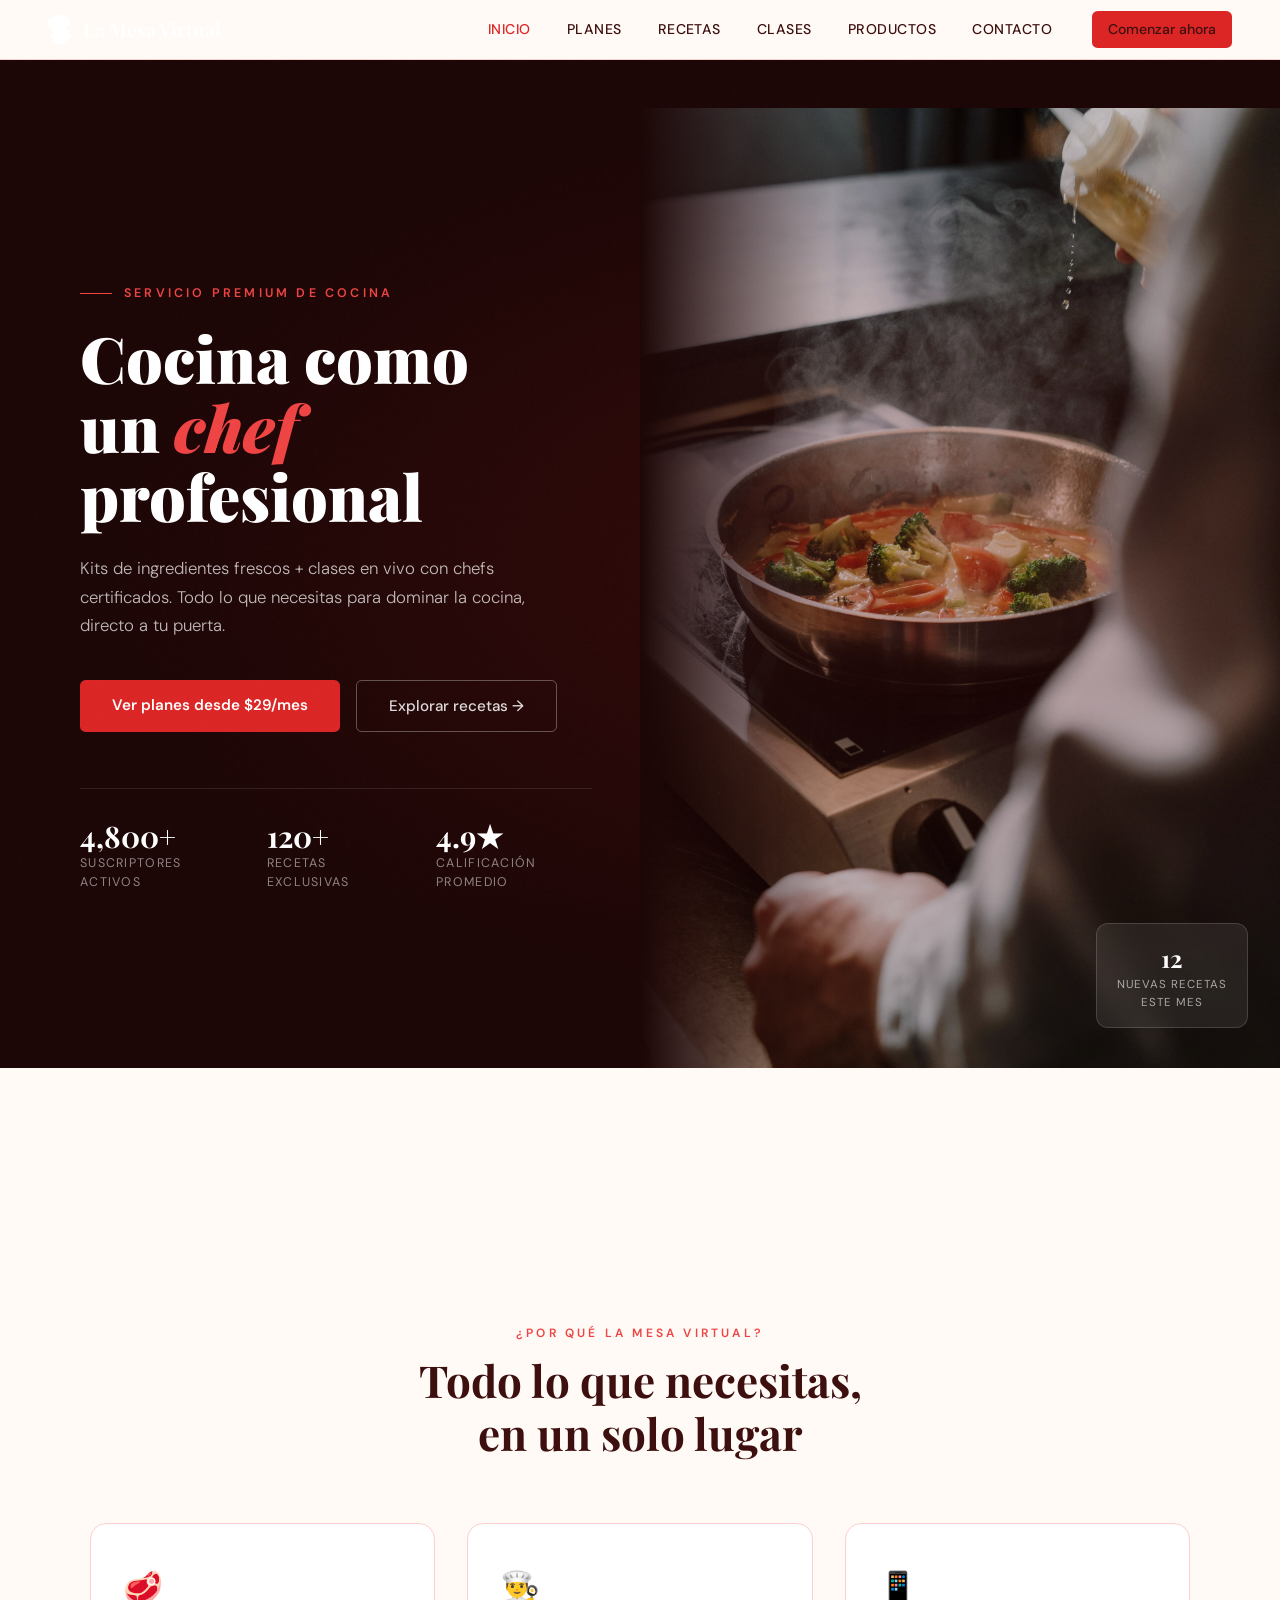
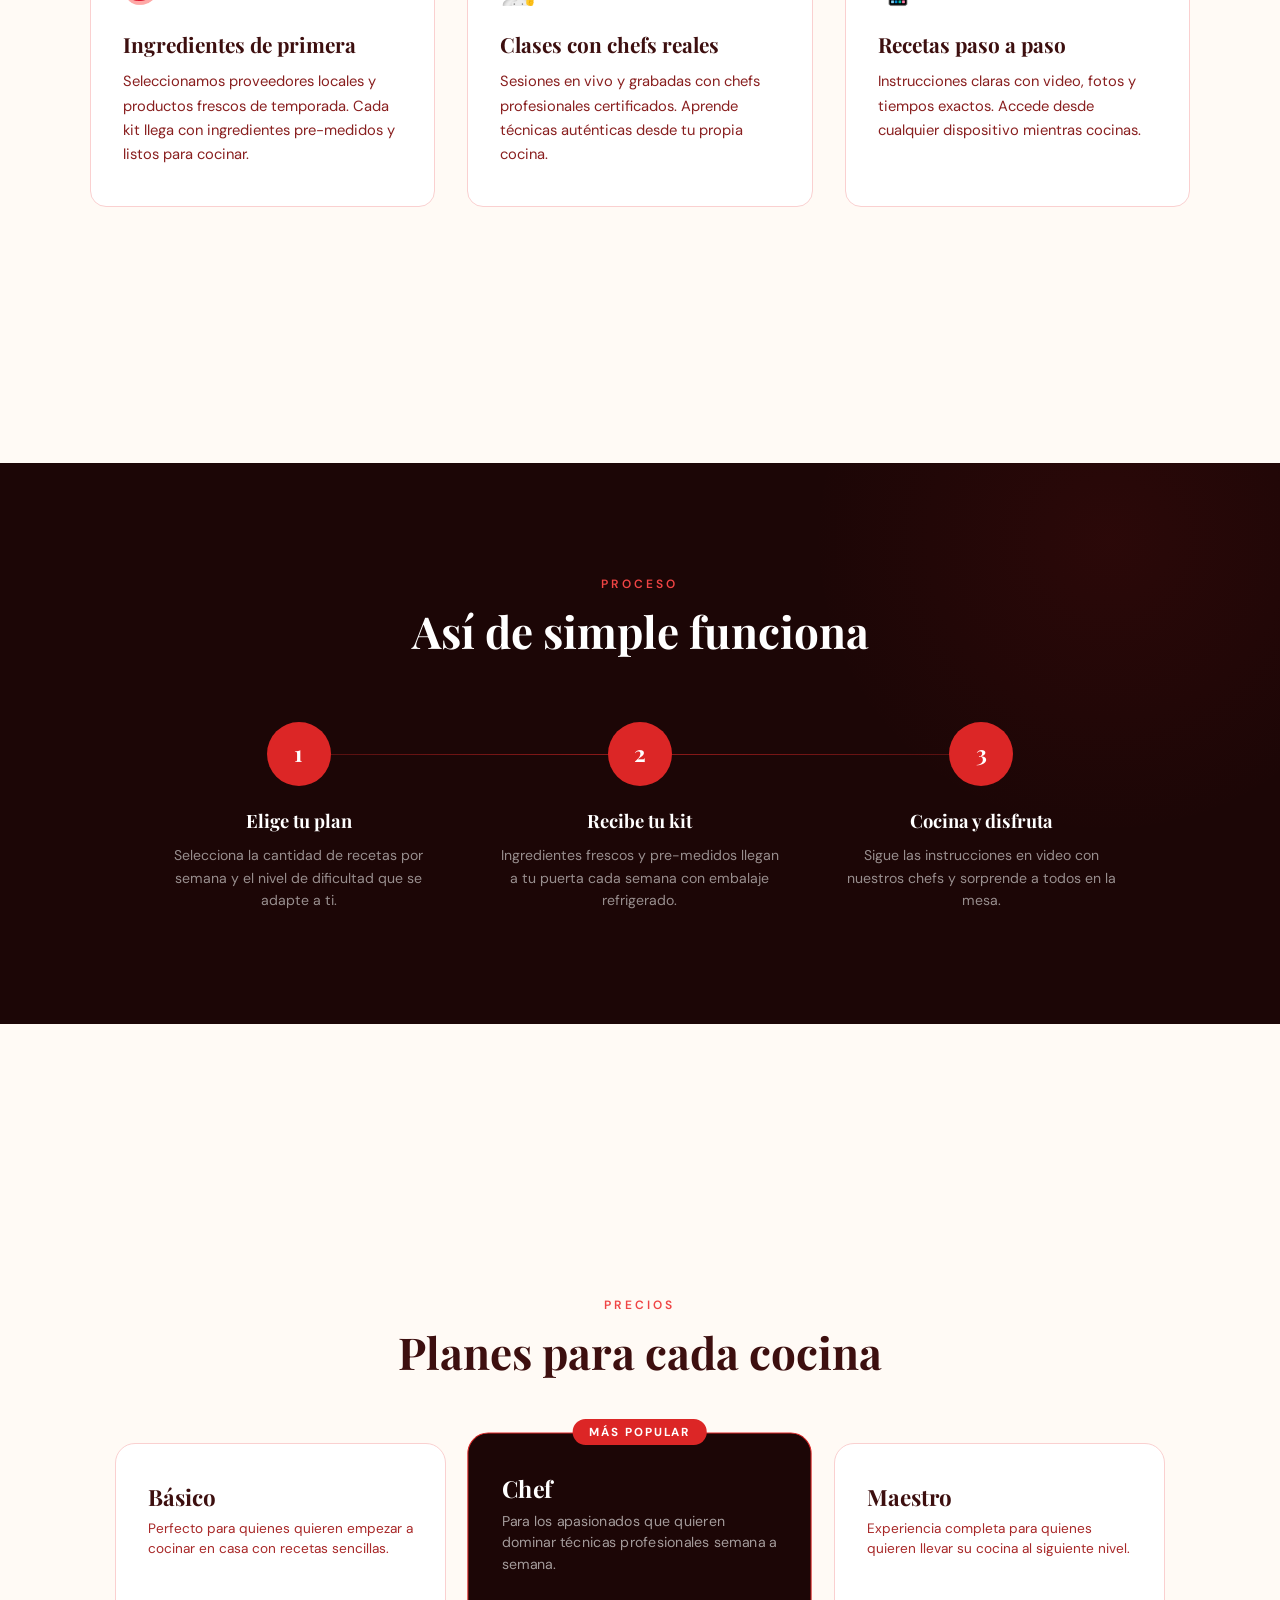
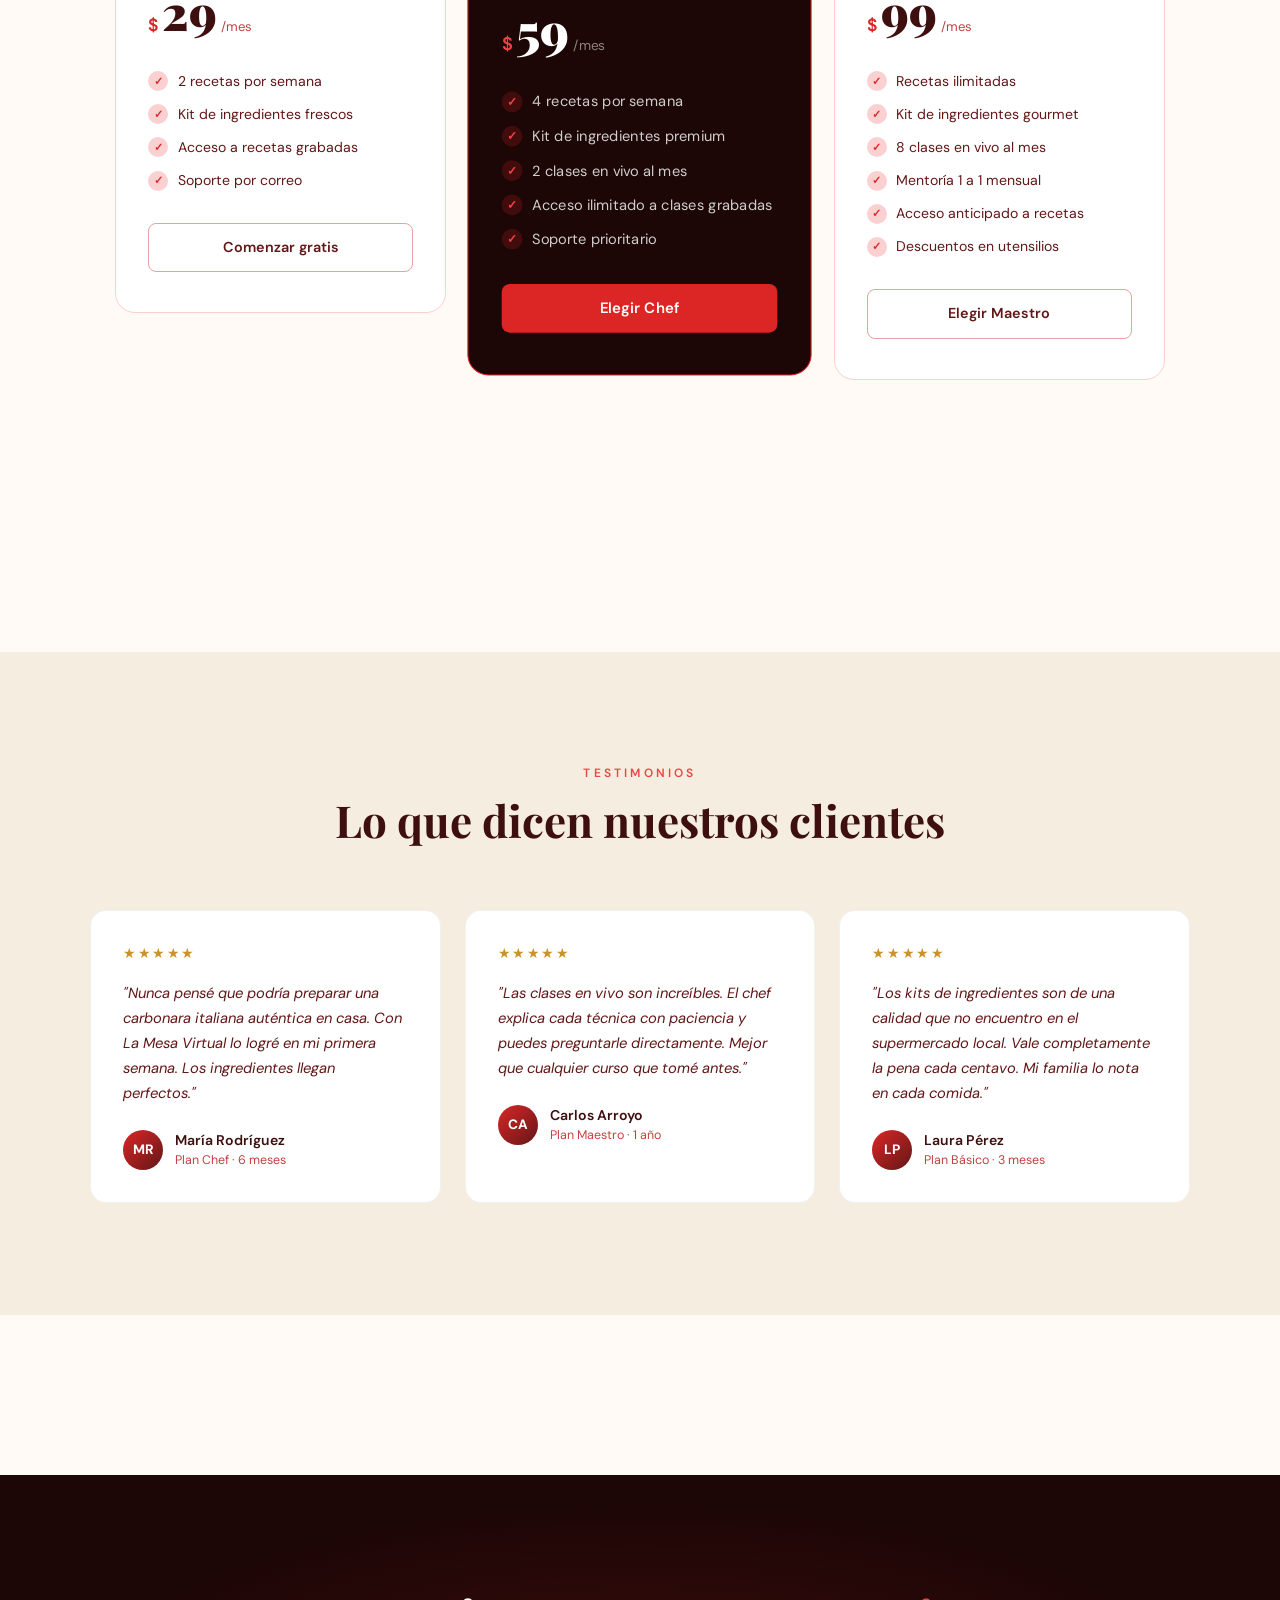
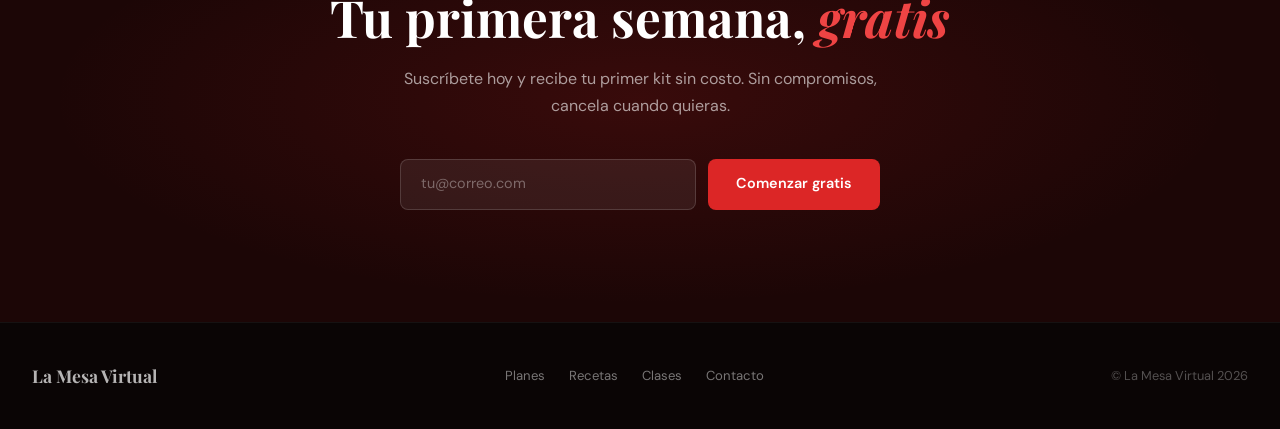
==== commit 44aaf371: "feat: commercial redesign and consistent navbar/footer across all pages Co-Authored-By: Claude Sonne" ====
--- a/index.html
+++ b/index.html
@@ -31,16 +31,8 @@
         opacity: 0.35;
       }
 
-      /* ── HEADER ── */
-      header {
-        background-color: var(--primary-color-900);
-        color: #fff;
-        padding: 0.85rem 2rem;
-        display: flex;
-        align-items: center;
-        justify-content: space-between;
-        border-bottom: 2px solid var(--action-color-500);
-      }
+      /* ── HEADER OCULTO ── */
+      header { display: none !important; }
 
       header .brand {
         display: flex;
@@ -911,12 +903,16 @@
     </header>
 
     <nav class="navbar navbar-expand-md sticky-top" id="main-nav">
-      <div class="container-fluid justify-content-center">
+      <div class="container-fluid px-4">
+        <a class="navbar-brand" href="index.html">
+          <img src="assets/icons/icon.svg" alt="La Mesa Virtual" />
+          La Mesa Virtual
+        </a>
         <button class="navbar-toggler" type="button" data-bs-toggle="collapse" data-bs-target="#navbarMenu" aria-controls="navbarMenu" aria-expanded="false" aria-label="Toggle navigation">
           <span class="navbar-toggler-icon"></span>
         </button>
-        <div class="collapse navbar-collapse justify-content-center" id="navbarMenu">
-          <ul class="navbar-nav gap-2">
+        <div class="collapse navbar-collapse justify-content-end" id="navbarMenu">
+          <ul class="navbar-nav gap-1 me-3">
             <li class="nav-item"><a class="nav-link active" href="index.html">Inicio</a></li>
             <li class="nav-item"><a class="nav-link" href="planes.html">Planes</a></li>
             <li class="nav-item"><a class="nav-link" href="blogs.html">Recetas</a></li>
@@ -924,6 +920,7 @@
             <li class="nav-item"><a class="nav-link" href="recomendados.html">Productos</a></li>
             <li class="nav-item"><a class="nav-link" href="contacto.html">Contacto</a></li>
           </ul>
+          <a href="planes.html" class="nav-link nav-cta">Comenzar ahora</a>
         </div>
       </div>
     </nav>
--- a/styles/styles.css
+++ b/styles/styles.css
@@ -1,3 +1,5 @@
+@import url('https://fonts.googleapis.com/css2?family=Playfair+Display:ital,wght@0,400;0,700;0,900;1,400;1,700&family=DM+Sans:wght@300;400;500;600&display=swap');
+
 /*Variables de CSS*/
 :root {
   --primary-color-950: #0a0505;
@@ -68,13 +70,14 @@
 /*Defaults*/
 body {
   color: var(--primary-color-800);
-  background: #ffffff;
-  font-family: "Montserrat", "sans-serif";
+  background: #fffaf5;
+  font-family: 'DM Sans', "Montserrat", sans-serif;
   overflow-x: hidden;
 }
 
 main {
-  background-image: linear-gradient(-12deg, #ffe4e6, #ffffff);
+  background-color: #fffaf5;
+  background-image: none;
 }
 
 a {
@@ -93,67 +96,84 @@
   text-decoration: none;
 }
 
-/*Navegación*/
-header {
-  color: var(--primary-color-800);
-  background-color: rgba(255, 255, 255, 0.95);
-  font-weight: bold;
-
+/* ── NAVBAR UNIFICADO ── */
+header { display: none; }
+
+#main-nav {
+  background-color: var(--primary-color-900) !important;
+  border-bottom: 2px solid var(--action-color-500);
+  padding: 0.6rem 1.5rem;
+  z-index: 1030;
+}
+
+#main-nav .navbar-brand {
   display: flex;
   align-items: center;
-  justify-content: center;
-  text-align: justify;
-  padding: 1.85rem 1.85rem 1rem 1.85rem;
-  z-index: 1;
-  border-bottom: 0px solid var(--action-color-500);
-}
-
-header h1 {
-  display: flex;
-  flex-direction: column;
-  align-items: center;
-  justify-content: center;
-  font-size: 1.75rem;
-  gap: 0.5rem;
-  letter-spacing: 0.008rem;
-  color: var(--action-color-600);
-  margin-bottom: 1rem;
-}
-
-header img {
+  gap: 0.6rem;
+  font-family: 'Playfair Display', serif;
+  font-size: 1.2rem;
+  font-weight: 700;
+  color: #fff !important;
+  text-decoration: none;
+  text-shadow: none;
+}
+
+#main-nav .navbar-brand img {
+  height: 1.85rem;
   width: auto;
-  height: 6rem;
-}
-
-nav {
-  padding: 0.75rem 1rem;
-  position: sticky;
-  top: 0px;
-  background-color: rgba(255, 255, 255, 0.95);
-  z-index: 1020;
-  backdrop-filter: blur(10px);
-  border-bottom: 1px solid var(--primary-color-100);
-}
-
-/* Bootstrap Navbar overrides */
+  filter: brightness(0) invert(1);
+  display: block;
+}
+
+#main-nav .navbar-brand:hover {
+  color: #fff !important;
+  text-shadow: none;
+  opacity: 0.9;
+}
+
 #main-nav .nav-link {
-  color: var(--primary-color-700);
-  font-weight: 600;
-  font-size: 0.9rem;
+  color: rgba(255,255,255,0.72) !important;
+  font-weight: 500;
+  font-size: 0.82rem;
+  letter-spacing: 0.04rem;
+  text-transform: uppercase;
+  padding: 0.4rem 0.75rem !important;
+  transition: color 0.15s;
 }
 
 #main-nav .nav-link:hover,
 #main-nav .nav-link.active {
-  color: var(--action-color-500) !important;
+  color: #fff !important;
   text-shadow: none;
 }
 
+#main-nav .nav-cta {
+  background-color: var(--action-color-500);
+  color: #fff !important;
+  padding: 0.4rem 1.1rem !important;
+  border-radius: 0.35rem;
+  font-weight: 600;
+  font-size: 0.82rem;
+  text-transform: none !important;
+  letter-spacing: 0 !important;
+  margin-left: 0.5rem;
+}
+
+#main-nav .nav-cta:hover {
+  background-color: var(--action-color-600) !important;
+  color: #fff !important;
+}
+
 #main-nav .navbar-toggler {
-  border-color: var(--primary-color-200);
+  border-color: rgba(255,255,255,0.3);
+}
+
+#main-nav .navbar-toggler-icon {
+  filter: brightness(0) invert(1);
 }
 
 #main-nav .navbar-toggler:focus {
-  box-shadow: 0 0 0 2px rgba(220, 38, 38, 0.25);
+  box-shadow: 0 0 0 2px rgba(220, 38, 38, 0.4);
 }
 
 /* Contact form Bootstrap overrides */
@@ -181,19 +201,14 @@
   gap: 10rem;
 }
 
-/*Ajustar 2do section debido a altura de svg object*/
-section:nth-child(2) {
-  margin-top: -3rem;
-}
-
-/*Agregar padding abajo del último section*/
-section:last-child {
-  padding-bottom: 8rem;
-}
-
-/*Padding arriba del primer section*/
-section:first-child {
-  padding-top: 4rem;
+/*Padding arriba del primer section (excluir page-hero)*/
+section:first-child:not(.page-hero) {
+  padding-top: 3rem;
+}
+
+/*Agregar padding abajo del último section (excluir page-hero)*/
+section:last-child:not(.page-hero) {
+  padding-bottom: 4rem;
 }
 
 /*Contenedor de contenidos de sections*/
@@ -571,59 +586,105 @@
 
 /*Pie de Página*/
 footer {
-  display: flex;
-  flex-direction: column;
+  background-color: var(--primary-color-950) !important;
+  border-top: 2px solid var(--action-color-600);
+  padding: 1.75rem 2.5rem;
+  display: flex !important;
+  flex-direction: row;
+  justify-content: space-between;
   align-items: center;
-  justify-content: center;
   gap: 1rem;
-  padding: 2rem;
-  color: var(--primary-color-900);
-  background-color: #ffffff;
-  border-top: 3px solid var(--primary-color-100);
-}
-
-footer h2 {
+  flex-wrap: wrap;
+}
+
+footer h2 { display: none !important; }
+footer form { display: none !important; }
+
+.footer-brand {
+  font-family: 'Playfair Display', serif;
+  font-size: 1.1rem;
+  font-weight: 700;
+  color: #fff;
+}
+
+.footer-links {
+  display: flex;
+  gap: 1.5rem;
+}
+
+.footer-links a {
+  color: rgba(255,255,255,0.65);
+  font-size: 0.82rem;
+  text-decoration: none;
+  transition: color 0.2s;
+  font-weight: 400;
+  text-shadow: none;
+}
+
+.footer-links a:hover {
+  color: #fff;
+  text-shadow: none;
+}
+
+.disclaimer {
+  color: rgba(255,255,255,0.55);
+  font-size: 0.8rem;
   text-align: center;
+}
+
+/* Sección hero de páginas interiores */
+.page-hero {
+  background-color: var(--primary-color-900);
+  padding: 4rem 2rem 3.5rem;
+  text-align: center;
+  border-bottom: 1px solid rgba(255,255,255,0.05);
+}
+
+.page-hero-label {
+  font-size: 0.75rem;
+  font-weight: 600;
+  letter-spacing: 0.2rem;
+  text-transform: uppercase;
+  color: var(--action-color-400);
+  margin-bottom: 0.75rem;
+  display: block;
+}
+
+.page-hero-title {
+  font-family: 'Playfair Display', serif;
+  font-size: clamp(1.75rem, 3.5vw, 2.75rem);
+  font-weight: 900;
+  color: #fff;
+  margin-bottom: 0.75rem;
+}
+
+.page-hero-sub {
+  font-size: 1rem;
+  color: rgba(255,255,255,0.55);
+  max-width: 520px;
+  margin: 0 auto;
+  line-height: 1.7;
+}
+
+/* Tipografía general */
+h2, h3 {
+  font-family: 'Playfair Display', serif;
+}
+
+#articles h2 {
+  font-family: 'Playfair Display', serif;
+  font-size: 2rem;
+  font-weight: 700;
   color: var(--action-color-600);
 }
 
-footer form {
-  padding: 1rem;
-  margin-bottom: 1rem;
-  display: flex;
-  flex-direction: column;
-  justify-content: center;
-  align-items: center;
-  gap: 1.5rem;
-}
-
-footer .form-input-container {
-  display: flex;
-  flex-direction: column;
-  gap: 0.15rem;
-}
-
-footer label {
-  font-size: 0.95rem;
-  font-weight: 500;
-  color: var(--primary-color-800);
-}
-
-footer input {
-  padding: 0.55rem 0.5rem;
-  border-radius: 0.5rem;
-  font-size: 0.9rem;
-  color: var(--primary-color-700);
-  border: 1px solid var(--primary-color-300);
-}
-
-footer input:focus {
-  outline: 2px solid var(--action-color-500);
-  border-color: transparent;
-}
-
-.disclaimer {
-  text-align: center;
-  font-size: 0.85rem;
-  color: var(--primary-color-500);
-}
+@media (max-width: 768px) {
+  footer {
+    flex-direction: column;
+    text-align: center;
+  }
+  .footer-links {
+    flex-wrap: wrap;
+    justify-content: center;
+  }
+}
